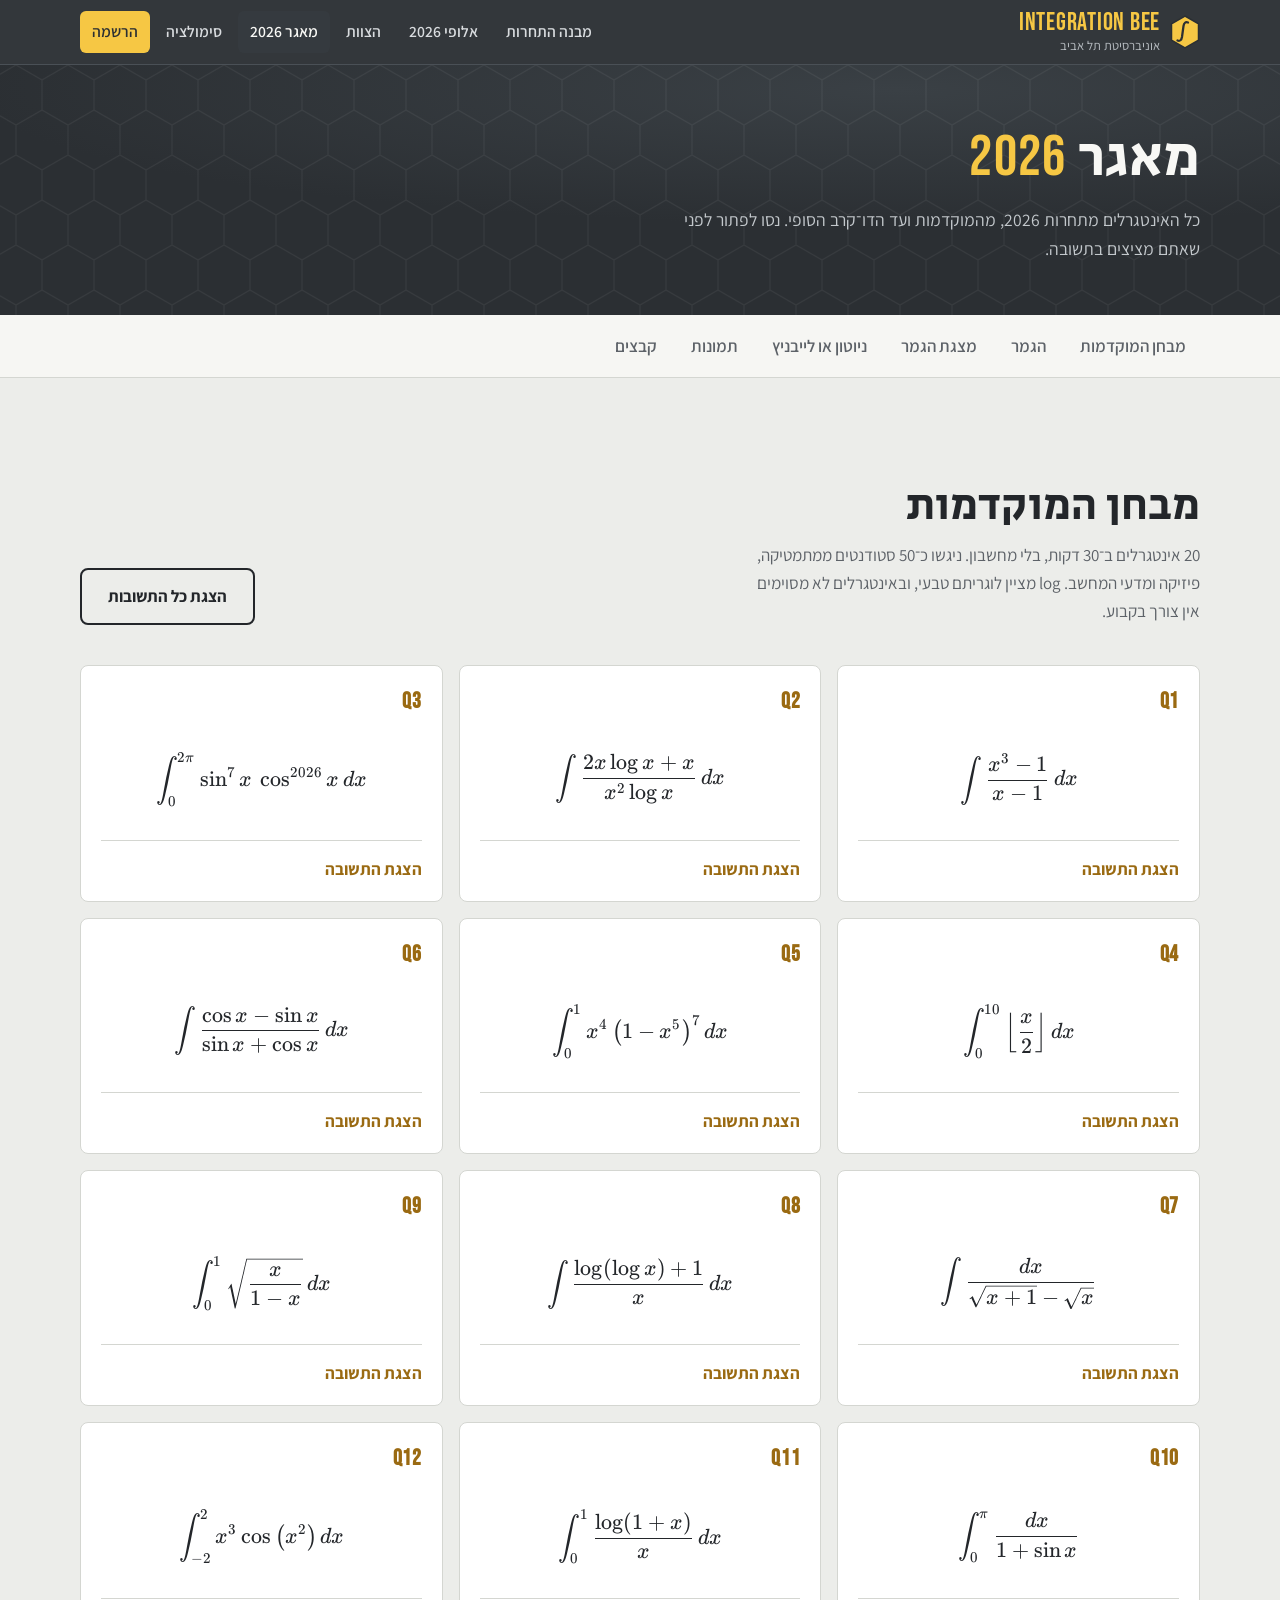
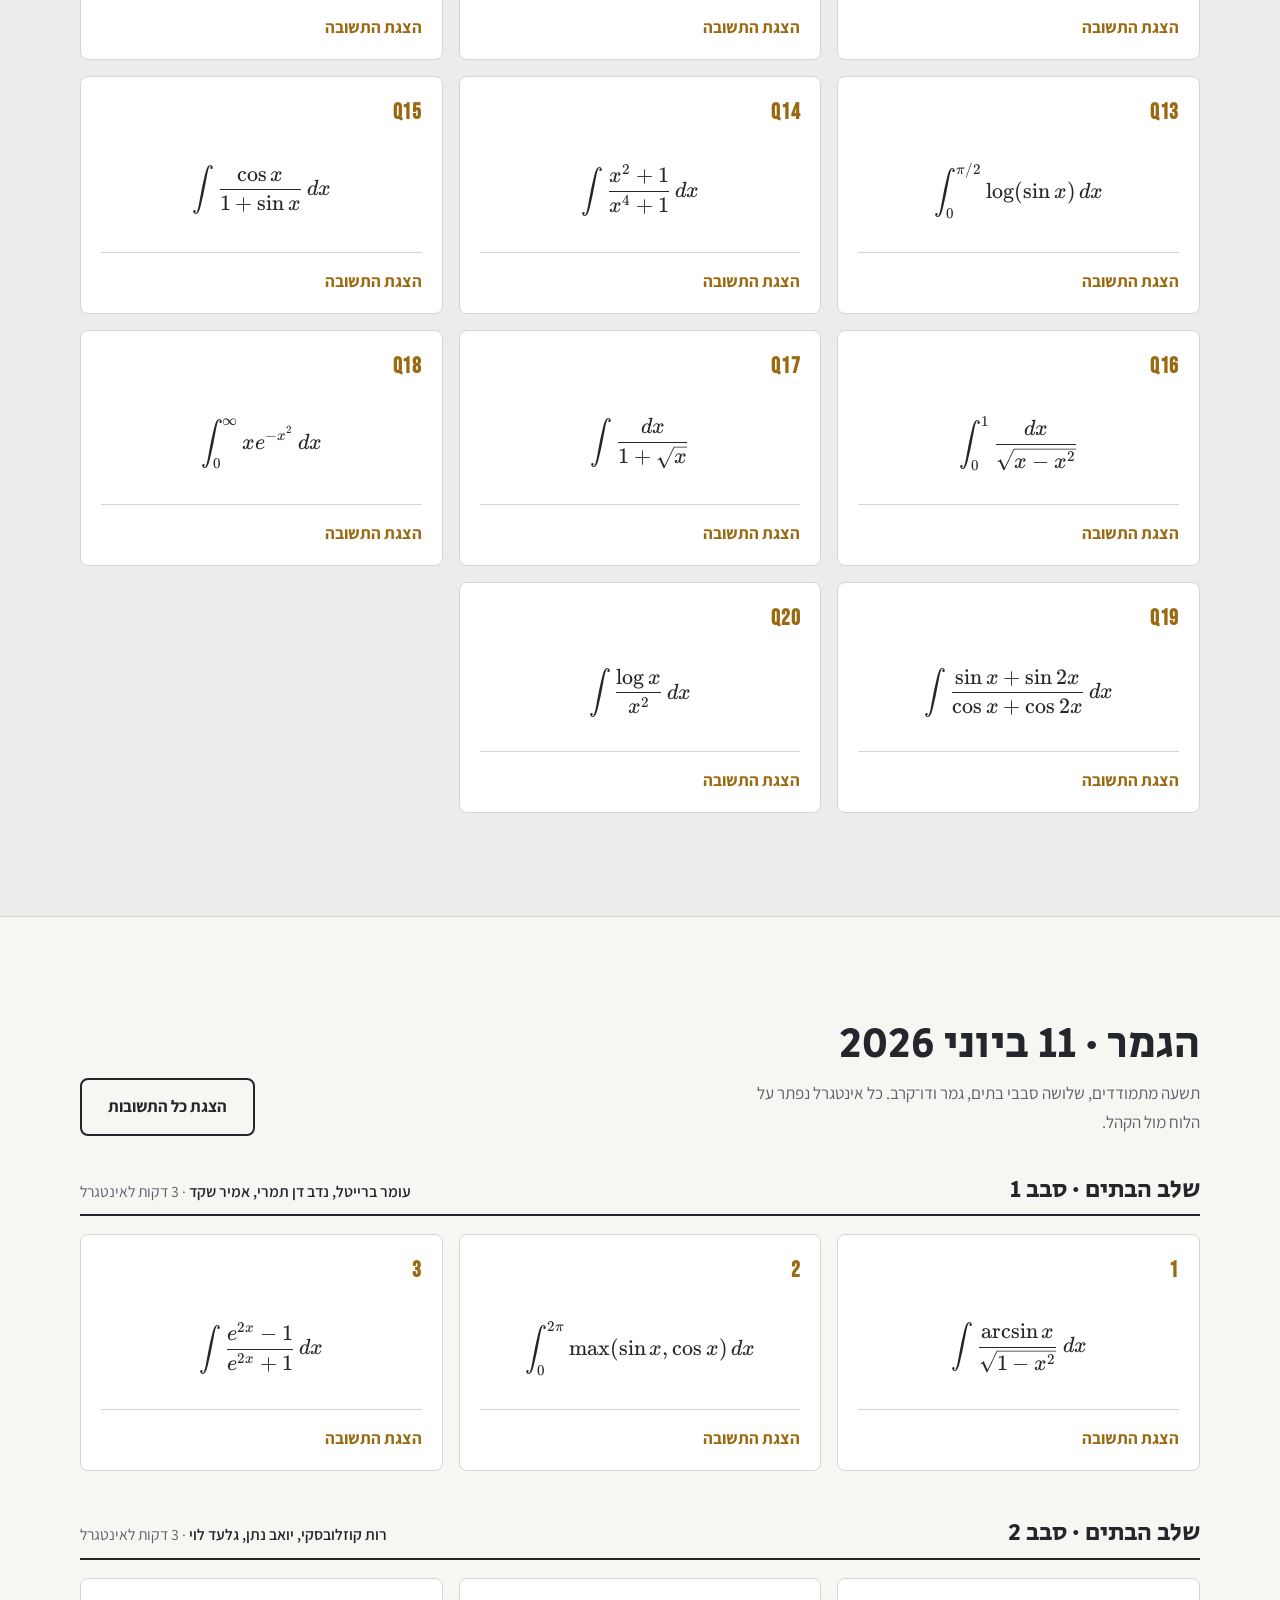
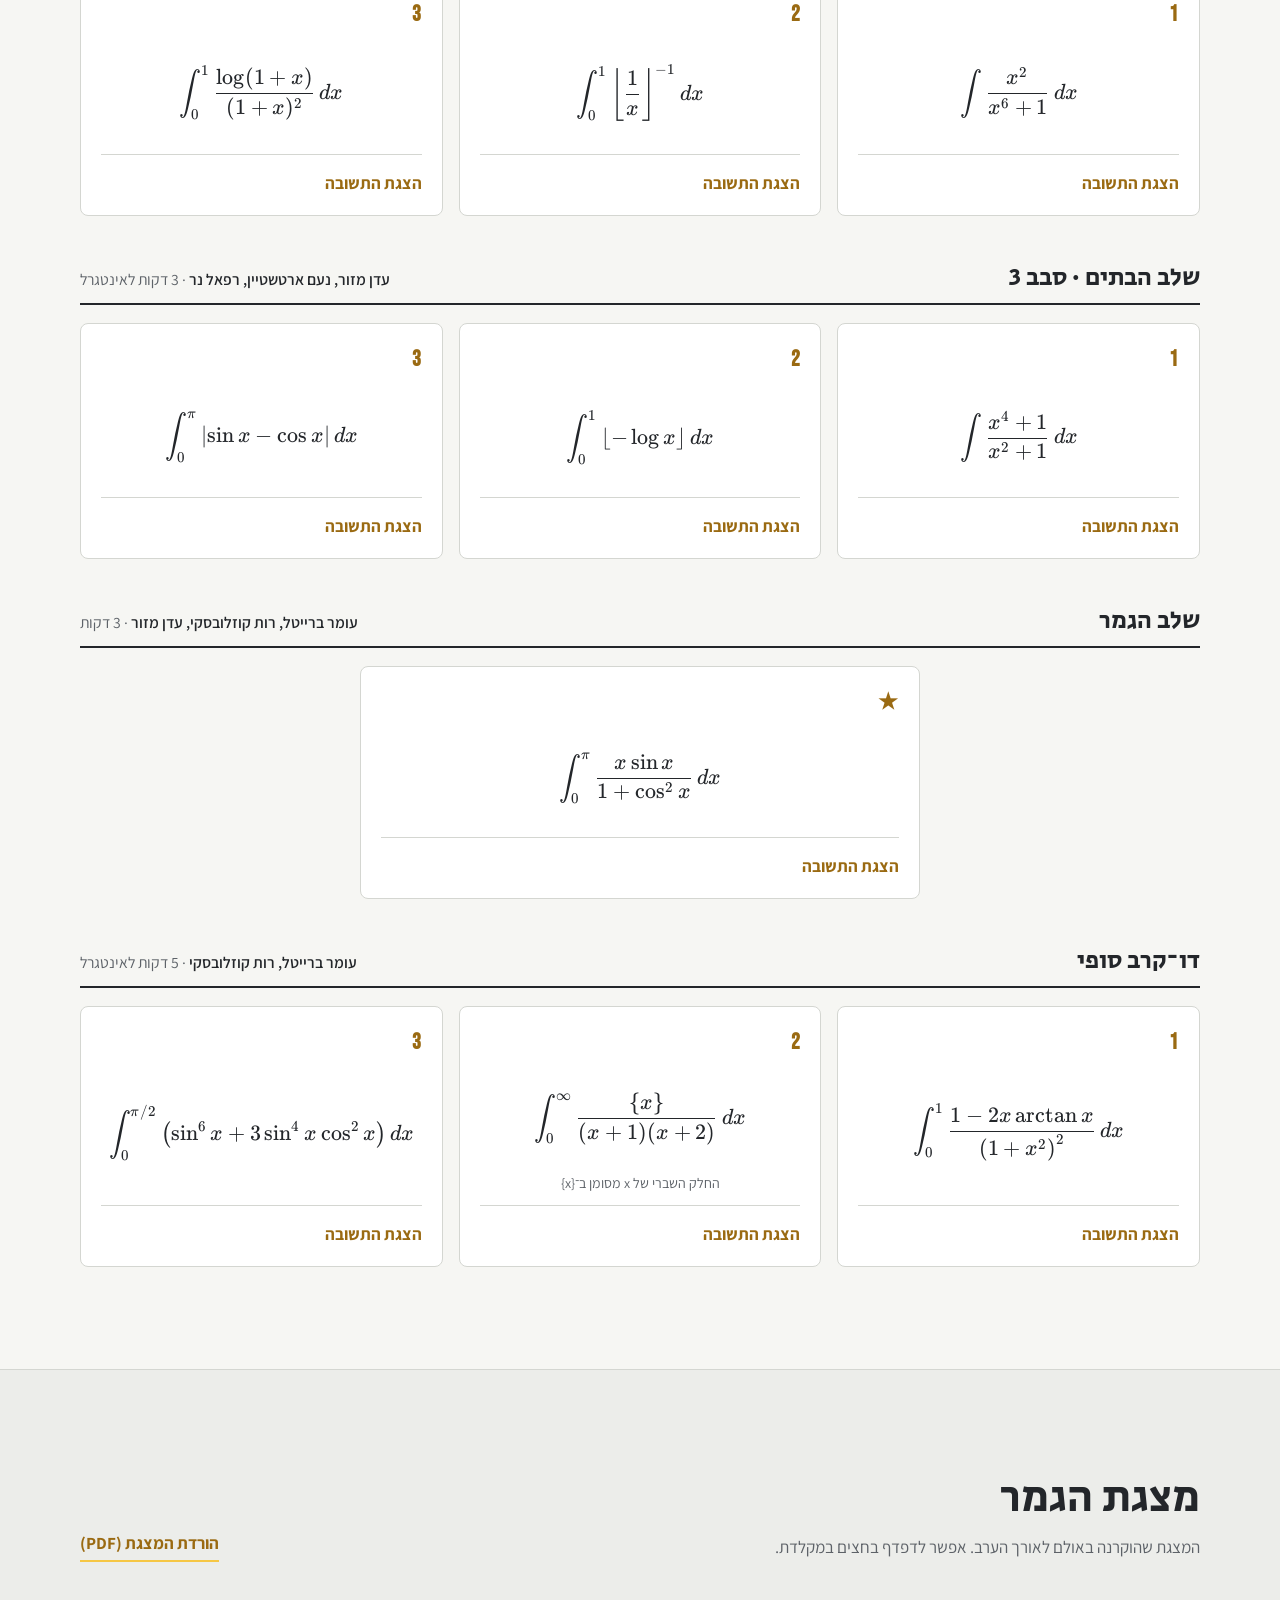
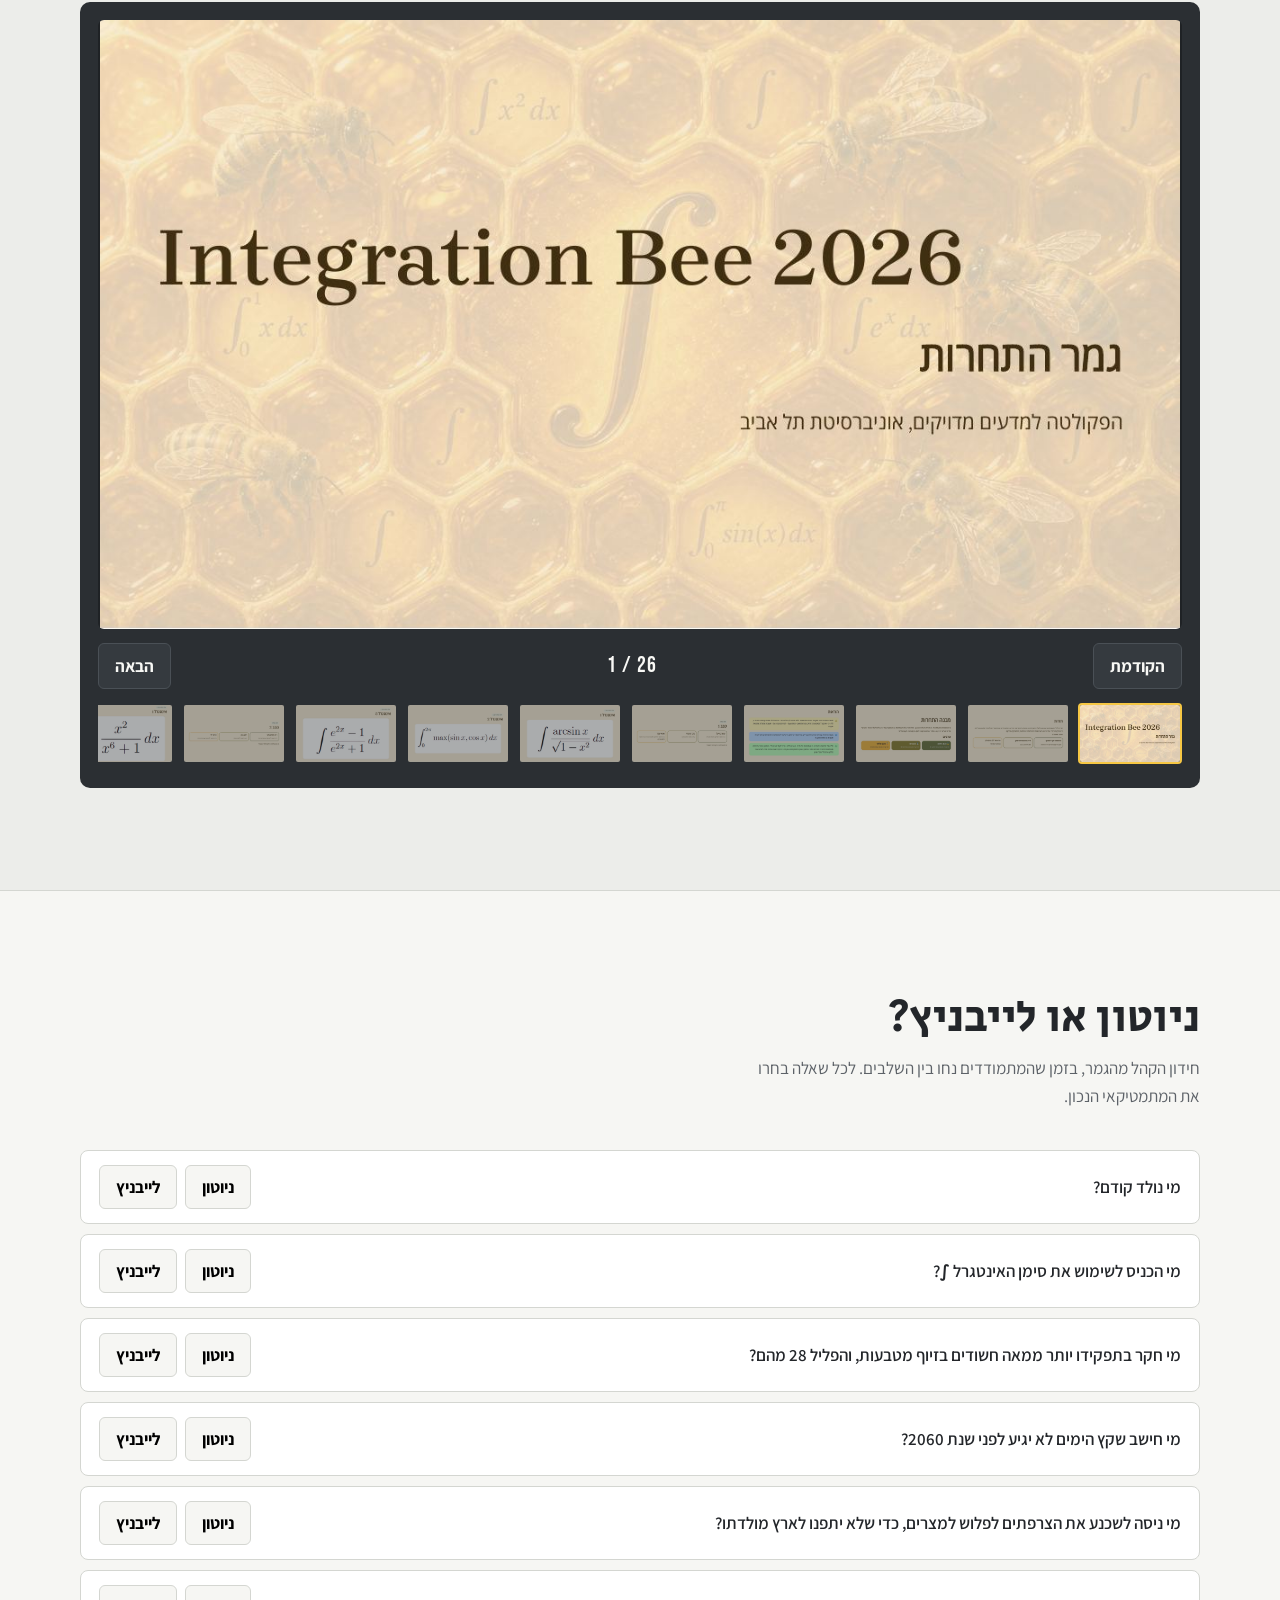
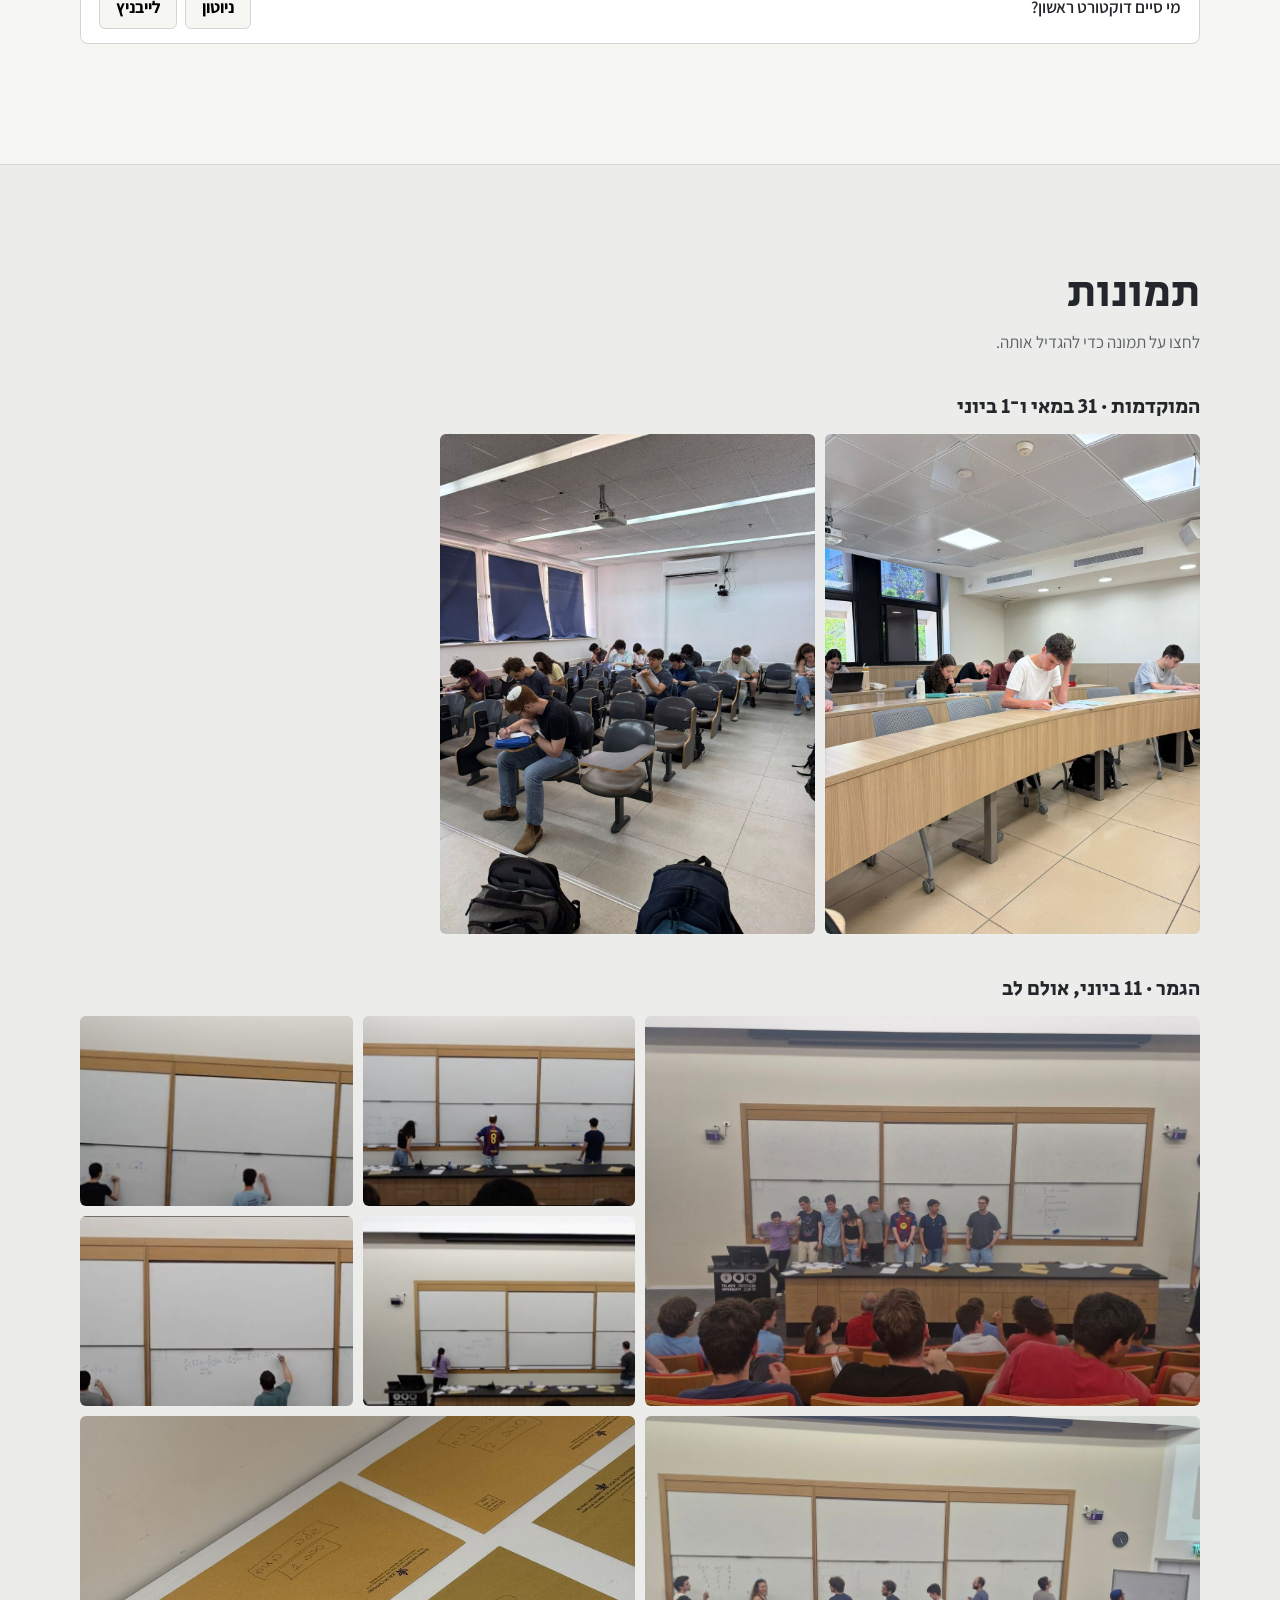
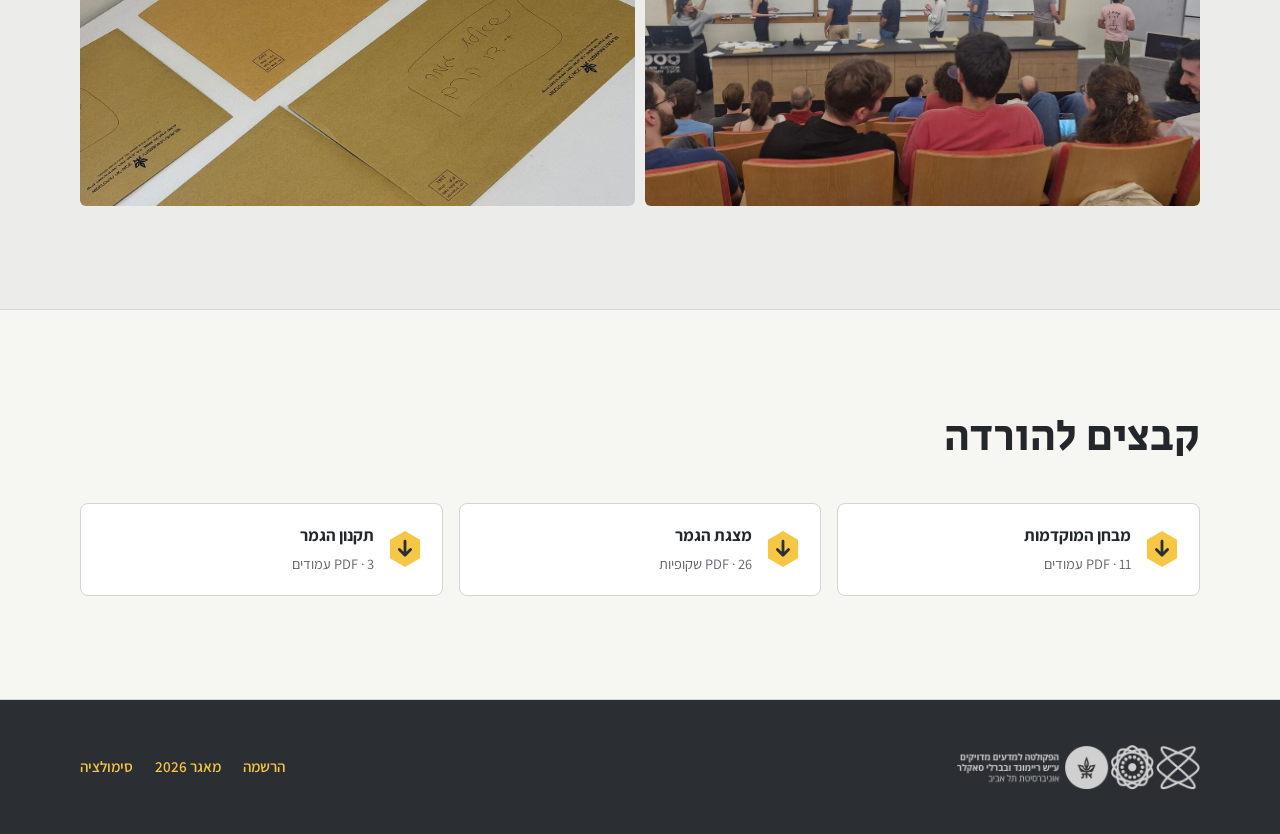
==== archive-2026.html @ bae7ce52 "Update social sharing artwork for Integration Bee 2027" ====
<!doctype html>
<html lang="he" dir="rtl">
<head>
<meta charset="utf-8">
<meta name="viewport" content="width=device-width, initial-scale=1">
<title>מאגר 2026 · Integration Bee אוניברסיטת תל אביב</title>
<meta name="description" content="כל האינטגרלים מתחרות 2026 עם תשובות: מבחן המוקדמות, הגמר, הדו־קרב ומצגת הגמר.">
<meta property="og:title" content="Integration Bee · אוניברסיטת תל אביב">
<meta property="og:description" content="תחרות האינטגרלים של הפקולטה למדעים מדויקים">
<meta property="og:image" content="https://kerenmorwak.github.io/tau-integration-bee/assets/img/og-integration-bee-2027.jpg">
<meta property="og:image:type" content="image/jpeg">
<meta property="og:image:width" content="1200">
<meta property="og:image:height" content="630">
<meta property="og:image:alt" content="Integration Bee 2027 — תחרות האינטגרלים של אוניברסיטת תל אביב, הפקולטה למדעים מדויקים">
<meta property="og:type" content="website">
<meta name="twitter:card" content="summary_large_image">
<meta name="twitter:image" content="https://kerenmorwak.github.io/tau-integration-bee/assets/img/og-integration-bee-2027.jpg">
<meta name="twitter:image:alt" content="Integration Bee 2027 — תחרות האינטגרלים של אוניברסיטת תל אביב, הפקולטה למדעים מדויקים">
<link rel="icon" href="assets/img/favicon.svg" type="image/svg+xml">
<link rel="stylesheet" href="assets/css/fonts.css">
<link rel="stylesheet" href="assets/vendor/katex/katex.min.css">
<link rel="stylesheet" href="assets/css/style.css">
</head>
<body>

<header class="site-header">
  <div class="wrap">
    <a class="brand" href="index.html" aria-label="Integration Bee · דף הבית">
      <img class="brand-mark" src="assets/img/favicon.svg" alt="">
      <span><span class="brand-name">INTEGRATION BEE</span><span class="brand-sub">אוניברסיטת תל אביב</span></span>
    </a>
    <button class="menu-btn" type="button" aria-expanded="false" aria-controls="nav">תפריט</button>
    <nav class="nav" id="nav" aria-label="ניווט ראשי">
      <a href="index.html#format">מבנה התחרות</a>
      <a href="index.html#champions">אלופי 2026</a>
      <a href="index.html#team">הצוות</a>
      <a href="archive-2026.html" aria-current="page">מאגר 2026</a>
      <a href="simulation.html">סימולציה</a>
      <a class="nav-cta" href="index.html#register">הרשמה</a>
    </nav>
  </div>
</header>

<main>
  <section class="board page-head">
    <div class="wrap">
      <h1>מאגר <span class="latin">2026</span></h1>
      <p>כל האינטגרלים מתחרות 2026, מהמוקדמות ועד הדו־קרב הסופי. נסו לפתור לפני שאתם מציצים בתשובה.</p>
    </div>
  </section>
  <nav class="subnav" aria-label="בעמוד זה">
    <div class="wrap">
      <a href="#qualifying">מבחן המוקדמות</a>
      <a href="#finals">הגמר</a>
      <a href="#slides">מצגת הגמר</a>
      <a href="#quiz-sec">ניוטון או לייבניץ</a>
      <a href="#photos">תמונות</a>
      <a href="#downloads">קבצים</a>
    </div>
  </nav>

  <section class="section" id="qualifying">
    <div class="wrap">
      <div class="section-head">
        <div>
          <h2>מבחן המוקדמות</h2>
          <p>20 אינטגרלים ב־30 דקות, בלי מחשבון. ניגשו כ־50 סטודנטים ממתמטיקה, פיזיקה ומדעי המחשב. log מציין לוגריתם טבעי, ובאינטגרלים לא מסוימים אין צורך בקבוע.</p>
        </div>
        <div class="tools"><button class="btn btn-line" type="button" data-toggle-all="qual-grid">הצגת כל התשובות</button></div>
      </div>
      <div class="problems" id="qual-grid"></div>
    </div>
  </section>

  <section class="section section-alt" id="finals">
    <div class="wrap">
      <div class="section-head">
        <div>
          <h2>הגמר · 11 ביוני 2026</h2>
          <p>תשעה מתמודדים, שלושה סבבי בתים, גמר ודו־קרב. כל אינטגרל נפתר על הלוח מול הקהל.</p>
        </div>
        <div class="tools"><button class="btn btn-line" type="button" data-toggle-all="finals-wrap">הצגת כל התשובות</button></div>
      </div>
      <div id="finals-wrap"></div>
    </div>
  </section>

  <section class="section" id="slides">
    <div class="wrap">
      <div class="section-head">
        <div>
          <h2>מצגת הגמר</h2>
          <p>המצגת שהוקרנה באולם לאורך הערב. אפשר לדפדף בחצים במקלדת.</p>
        </div>
        <a class="link-arrow" href="assets/docs/final-slides-2026.pdf">הורדת המצגת (PDF)</a>
      </div>
      <div class="viewer" id="viewer" data-count="26" tabindex="0" aria-label="מצגת הגמר">
        <div class="viewer-stage"><img src="assets/img/slides/s-01.jpg" alt=""></div>
        <div class="viewer-bar">
          <button type="button" data-prev>הקודמת</button>
          <span class="viewer-count" aria-live="polite">1 / 26</span>
          <button type="button" data-next>הבאה</button>
        </div>
        <div class="thumbs"></div>
      </div>
    </div>
  </section>

  <section class="section section-alt" id="quiz-sec">
    <div class="wrap">
      <div class="section-head">
        <div>
          <h2>ניוטון או לייבניץ?</h2>
          <p>חידון הקהל מהגמר, בזמן שהמתמודדים נחו בין השלבים. לכל שאלה בחרו את המתמטיקאי הנכון.</p>
        </div>
      </div>
      <div class="quiz" id="quiz"></div>
      <p class="quiz-score" id="quiz-score" aria-live="polite"></p>
    </div>
  </section>

  <section class="section" id="photos">
    <div class="wrap">
      <div class="section-head"><div><h2>תמונות</h2><p>לחצו על תמונה כדי להגדיל אותה.</p></div></div>

      <h3 class="ph-title">המוקדמות · 31 במאי ו־1 ביוני</h3>
      <div class="ph-grid ph-qual">
        <figure class="ph"><button type="button" class="ph-open" aria-label="הגדלת התמונה: סטודנטים פותרים את מבחן המוקדמות"><img src="assets/img/photos/qual-1.jpg" alt="סטודנטים פותרים את מבחן המוקדמות באולם אורנשטיין" loading="lazy"></button></figure>
        <figure class="ph"><button type="button" class="ph-open" aria-label="הגדלת התמונה: סטודנטים פותרים את מבחן המוקדמות, מועד נוסף"><img src="assets/img/photos/qual-2.jpg" alt="סטודנטים פותרים את מבחן המוקדמות באולם שרייבר" loading="lazy"></button></figure>
      </div>

      <h3 class="ph-title">הגמר · 11 ביוני, אולם לב</h3>
      <div class="ph-grid ph-final">
        <figure class="ph lead"><button type="button" class="ph-open" aria-label="הגדלת התמונה: תשעת המשתתפים בגמר עומדים מול הלוחות"><img src="assets/img/photos/final-lineup.jpg" alt="תשעת המשתתפים בגמר עומדים מול הלוחות" loading="lazy"></button></figure>
        <figure class="ph"><button type="button" class="ph-open" aria-label="הגדלת התמונה: שלושה מתמודדים פותרים על הלוח בשלב הבתים"><img src="assets/img/photos/final-round-1.jpg" alt="שלושה מתמודדים פותרים על הלוח בשלב הבתים" loading="lazy"></button></figure>
        <figure class="ph"><button type="button" class="ph-open" aria-label="הגדלת התמונה: סבב נוסף בשלב הבתים, כל מתמודד מול לוח משלו"><img src="assets/img/photos/final-round-2.jpg" alt="סבב נוסף בשלב הבתים, כל מתמודד מול לוח משלו" loading="lazy"></button></figure>
        <figure class="ph"><button type="button" class="ph-open" aria-label="הגדלת התמונה: הדו־קרב הסופי, שני מתמודדים מול הלוחות והקהל"><img src="assets/img/photos/final-duel.jpg" alt="הדו־קרב הסופי, שני מתמודדים מול הלוחות והקהל" loading="lazy"></button></figure>
        <figure class="ph"><button type="button" class="ph-open" aria-label="הגדלת התמונה: מתמודדים כותבים פתרונות על הלוח בגמר"><img src="assets/img/photos/final-board.jpg" alt="מתמודדים כותבים פתרונות על הלוח בגמר" loading="lazy"></button></figure>
        <figure class="ph wide"><button type="button" class="ph-open" aria-label="הגדלת התמונה: מתנדבים מהקהל בחידון ניוטון או לייבניץ"><img src="assets/img/photos/final-quiz.jpg" alt="מתנדבים מהקהל בחידון ניוטון או לייבניץ" loading="lazy"></button></figure>
        <figure class="ph wide"><button type="button" class="ph-open" aria-label="הגדלת התמונה: מעטפות האינטגרלים הסגורות לפני תחילת הגמר"><img src="assets/img/photos/envelopes.jpg" alt="מעטפות האינטגרלים הסגורות לפני תחילת הגמר" loading="lazy"></button></figure>
      </div>
    </div>
  </section>

  <dialog class="lightbox" id="lightbox" aria-label="תמונה מוגדלת">
    <img src="" alt="">
    <button type="button" class="lb-close" aria-label="סגירה">✕</button>
  </dialog>

  <section class="section section-alt" id="downloads">
    <div class="wrap">
      <div class="section-head"><div><h2>קבצים להורדה</h2></div></div>
      <div class="downloads">
        <a class="dl" href="assets/docs/qualifying-exam-2026.pdf"><svg width="34" height="38" viewBox="0 0 60 68" aria-hidden="true"><path d="M30 2 57 17.5v33L30 66 3 50.5v-33z" fill="#f6c744"/><path d="M30 20v24m-10-9 10 10 10-10" fill="none" stroke="#2b2f33" stroke-width="5" stroke-linecap="round" stroke-linejoin="round"/></svg><div><b>מבחן המוקדמות</b><span>PDF · 11 עמודים</span></div></a>
        <a class="dl" href="assets/docs/final-slides-2026.pdf"><svg width="34" height="38" viewBox="0 0 60 68" aria-hidden="true"><path d="M30 2 57 17.5v33L30 66 3 50.5v-33z" fill="#f6c744"/><path d="M30 20v24m-10-9 10 10 10-10" fill="none" stroke="#2b2f33" stroke-width="5" stroke-linecap="round" stroke-linejoin="round"/></svg><div><b>מצגת הגמר</b><span>PDF · 26 שקופיות</span></div></a>
        <a class="dl" href="assets/docs/rules-2026.pdf"><svg width="34" height="38" viewBox="0 0 60 68" aria-hidden="true"><path d="M30 2 57 17.5v33L30 66 3 50.5v-33z" fill="#f6c744"/><path d="M30 20v24m-10-9 10 10 10-10" fill="none" stroke="#2b2f33" stroke-width="5" stroke-linecap="round" stroke-linejoin="round"/></svg><div><b>תקנון הגמר</b><span>PDF · 3 עמודים</span></div></a>
      </div>
    </div>
  </section>
</main>

<footer class="site-footer">
  <div class="wrap">
    <img class="footer-logo" src="assets/img/faculty-he-light.png" alt="הפקולטה למדעים מדויקים ע״ש ריימונד ובברלי סאקלר, אוניברסיטת תל אביב" width="1016" height="192" loading="lazy">
    <div class="footer-links"><a href="index.html#register">הרשמה</a><a href="archive-2026.html">מאגר 2026</a><a href="simulation.html">סימולציה</a></div>
  </div>
</footer>

<script src="assets/vendor/katex/katex.min.js"></script>
<script src="assets/js/data.js"></script>
<script src="assets/js/main.js"></script>
</body>
</html>
---- assets/css/fonts.css ----
/* self-hosted fonts (@fontsource, SIL OFL) */
@font-face{font-family:"Assistant";font-weight:400;font-display:swap;src:url(../fonts/assistant-hebrew-400-normal.woff2) format("woff2");unicode-range:U+0307-0308,U+0590-05FF,U+200C-2010,U+20AA,U+25CC,U+FB1D-FB4F}
@font-face{font-family:"Assistant";font-weight:400;font-display:swap;src:url(../fonts/assistant-latin-400-normal.woff2) format("woff2");unicode-range:U+0000-00FF,U+0131,U+0152-0153,U+02BB-02BC,U+02C6,U+02DA,U+02DC,U+2000-206F,U+2074,U+20AC,U+2122,U+2191,U+2193,U+2212,U+2215,U+FEFF,U+FFFD}
@font-face{font-family:"Assistant";font-weight:600;font-display:swap;src:url(../fonts/assistant-hebrew-600-normal.woff2) format("woff2");unicode-range:U+0307-0308,U+0590-05FF,U+200C-2010,U+20AA,U+25CC,U+FB1D-FB4F}
@font-face{font-family:"Assistant";font-weight:600;font-display:swap;src:url(../fonts/assistant-latin-600-normal.woff2) format("woff2");unicode-range:U+0000-00FF,U+0131,U+0152-0153,U+02BB-02BC,U+02C6,U+02DA,U+02DC,U+2000-206F,U+2074,U+20AC,U+2122,U+2191,U+2193,U+2212,U+2215,U+FEFF,U+FFFD}
@font-face{font-family:"Assistant";font-weight:700;font-display:swap;src:url(../fonts/assistant-hebrew-700-normal.woff2) format("woff2");unicode-range:U+0307-0308,U+0590-05FF,U+200C-2010,U+20AA,U+25CC,U+FB1D-FB4F}
@font-face{font-family:"Assistant";font-weight:700;font-display:swap;src:url(../fonts/assistant-latin-700-normal.woff2) format("woff2");unicode-range:U+0000-00FF,U+0131,U+0152-0153,U+02BB-02BC,U+02C6,U+02DA,U+02DC,U+2000-206F,U+2074,U+20AC,U+2122,U+2191,U+2193,U+2212,U+2215,U+FEFF,U+FFFD}
@font-face{font-family:"Secular One";font-weight:400;font-display:swap;src:url(../fonts/secular-one-hebrew-400-normal.woff2) format("woff2");unicode-range:U+0307-0308,U+0590-05FF,U+200C-2010,U+20AA,U+25CC,U+FB1D-FB4F}
@font-face{font-family:"Secular One";font-weight:400;font-display:swap;src:url(../fonts/secular-one-latin-400-normal.woff2) format("woff2");unicode-range:U+0000-00FF,U+0131,U+0152-0153,U+02BB-02BC,U+02C6,U+02DA,U+02DC,U+2000-206F,U+2074,U+20AC,U+2122,U+2191,U+2193,U+2212,U+2215,U+FEFF,U+FFFD}
@font-face{font-family:"Bebas Neue";font-weight:400;font-display:swap;src:url(../fonts/bebas-neue-latin-400-normal.woff2) format("woff2")}
---- assets/css/style.css ----
:root {
  --slate: #2b2f33;
  --slate-2: #353a3f;
  --slate-line: #4a5056;
  --honey: #f6c744;
  --honey-soft: #fbe3a0;
  --amber: #9a6a12;
  --paper: #ecedea;
  --paper-2: #f6f6f3;
  --chalk: #f8f8f5;
  --ink: #23262a;
  --muted: #5d6268;
  --rule: #d4d6d1;
  --gold: #d9a520;
  --silver: #a9b0b6;
  --bronze: #b97a45;

  --f-display: "Secular One", "Assistant", system-ui, sans-serif;
  --f-latin: "Bebas Neue", "Secular One", sans-serif;
  --f-body: "Assistant", system-ui, -apple-system, "Segoe UI", sans-serif;

  --wrap: 1120px;
  --hex: url("data:image/svg+xml,%3Csvg xmlns='http://www.w3.org/2000/svg' width='52' height='90' viewBox='0 0 51.9615 90' preserveAspectRatio='none'%3E%3Cpath d='M25.98 0 51.96 15v30L25.98 60 0 45V15zM25.98 60v30' fill='none' stroke='%23ffffff' stroke-opacity='.055' stroke-width='1.2'/%3E%3C/svg%3E");
}

* { box-sizing: border-box; }
[hidden] { display: none !important; }
html { scroll-behavior: smooth; }
@media (prefers-reduced-motion: reduce) { html { scroll-behavior: auto; } *, *::before, *::after { transition: none !important; animation: none !important; } }

body {
  margin: 0;
  font-family: var(--f-body);
  font-size: 1.0625rem;
  line-height: 1.65;
  color: var(--ink);
  background: var(--paper);
  -webkit-font-smoothing: antialiased;
}
img { max-width: 100%; display: block; }
a { color: inherit; }
:focus-visible { outline: 3px solid var(--honey); outline-offset: 3px; border-radius: 4px; }

.wrap { width: min(var(--wrap), 100% - 40px); margin-inline: auto; }
.math { direction: ltr; unicode-bidi: isolate; display: inline-block; }
.latin { font-family: var(--f-latin); letter-spacing: .02em; direction: ltr; unicode-bidi: isolate; }

h1, h2, h3 { font-family: var(--f-display); font-weight: 400; line-height: 1.15; margin: 0; }
h2 { font-size: clamp(1.9rem, 3.6vw, 2.75rem); }
h3 { font-size: 1.35rem; }
p { margin: 0 0 1em; }

/* ---------- header ---------- */
.site-header {
  position: sticky; top: 0; z-index: 20;
  background: rgba(43, 47, 51, .96);
  backdrop-filter: blur(6px);
  color: var(--chalk);
  border-bottom: 1px solid var(--slate-line);
}
.site-header .wrap { display: flex; align-items: center; justify-content: space-between; gap: 20px; height: 64px; }
.brand { display: flex; align-items: center; gap: 10px; text-decoration: none; }
.brand-mark { width: 30px; height: 34px; }
.brand-name { font-family: var(--f-latin); font-size: 1.55rem; color: var(--honey); line-height: 1; letter-spacing: .03em; }
.brand-sub { font-size: .8rem; color: #b9bec3; display: block; line-height: 1.2; }
.nav { display: flex; gap: 4px; align-items: center; }
.nav a { text-decoration: none; padding: 8px 12px; border-radius: 6px; font-weight: 600; font-size: .98rem; color: #d9dcdf; }
.nav a:hover, .nav a[aria-current="page"] { color: var(--chalk); background: var(--slate-2); }
.nav .nav-cta { background: var(--honey); color: var(--slate); }
.nav .nav-cta:hover { background: var(--honey-soft); color: var(--slate); }
.menu-btn { display: none; background: none; border: 1px solid var(--slate-line); color: var(--chalk); border-radius: 6px; padding: 6px 12px; font: inherit; font-weight: 600; cursor: pointer; }

@media (max-width: 820px) {
  .menu-btn { display: block; }
  .nav { display: none; position: absolute; top: 64px; inset-inline: 0; background: var(--slate); flex-direction: column; align-items: stretch; padding: 10px 20px 18px; border-bottom: 1px solid var(--slate-line); }
  .nav.open { display: flex; }
  .nav a { padding: 12px; }
}

/* ---------- buttons ---------- */
.btn {
  display: inline-flex; align-items: center; gap: 8px; justify-content: center;
  font: inherit; font-weight: 700; font-size: 1.05rem;
  padding: 13px 26px; border-radius: 8px; text-decoration: none; cursor: pointer;
  border: 2px solid transparent; transition: background .15s, color .15s, border-color .15s;
}
.btn-honey { background: var(--honey); color: var(--slate); }
.btn-honey:hover { background: var(--honey-soft); }
.btn-ghost { border-color: #6d747b; color: var(--chalk); background: transparent; }
.btn-ghost:hover { border-color: var(--honey); color: var(--honey); }
.btn-dark { background: var(--slate); color: var(--chalk); }
.btn-dark:hover { background: var(--slate-2); }
.btn-line { border-color: var(--ink); color: var(--ink); background: transparent; }
.btn-line:hover { background: var(--ink); color: var(--chalk); }
.btn[aria-disabled="true"] { opacity: .75; cursor: default; }

/* ---------- hero (chalkboard) ---------- */
.board {
  background-color: var(--slate);
  background-image: var(--hex), radial-gradient(120% 90% at 70% 10%, #3a4045 0%, var(--slate) 60%);
  background-size: 52px 90px, auto;
  background-position: center top, 0 0;
  color: var(--chalk);
  position: relative;
  overflow: hidden;
}
.hero { padding: clamp(56px, 9vw, 110px) 0 clamp(64px, 9vw, 120px); }
.hero-grid { display: grid; grid-template-columns: 1.05fr .95fr; gap: 48px; align-items: center; }
.hero-logo { height: 66px; width: auto; margin: 0 0 30px auto; opacity: .92; }
@media (max-width: 600px) { .hero-logo { height: 50px; } }
.hero-kicker { color: #c3c8cc; font-weight: 600; font-size: 1.02rem; margin-bottom: 14px; }
.hero-title {
  font-family: var(--f-latin); color: var(--honey);
  font-size: clamp(4.2rem, 11vw, 9rem); line-height: .86; letter-spacing: .01em;
  direction: ltr; text-align: right;
  text-shadow: 0 3px 0 rgba(0,0,0,.25);
}
.hero-title span { display: block; }
.hero-title .yr { color: var(--chalk); }
.hero-he { font-family: var(--f-display); font-size: clamp(1.5rem, 2.6vw, 2rem); color: #e5e7e9; margin: 18px 0 26px; }
.hero-actions { display: flex; gap: 12px; flex-wrap: wrap; }

.chalk-problem {
  border: 2px solid rgba(248,248,245,.18);
  border-radius: 6px;
  padding: 34px 26px 26px;
  position: relative;
  background: rgba(31,34,37,.82);
}
.chalk-problem .eq { font-size: clamp(1.05rem, 2.2vw, 1.55rem); color: var(--chalk); text-align: center; overflow-x: auto; overflow-y: hidden; padding: 6px 0 12px; }
.chalk-problem .eq .katex { filter: drop-shadow(0 0 .6px rgba(255,255,255,.6)); }
.chalk-q { font-family: var(--f-latin); font-size: 1.9rem; color: var(--honey); text-align: center; letter-spacing: .04em; margin-top: 8px; }
.chalk-foot { display: flex; justify-content: center; align-items: center; gap: 12px; margin-top: 14px; padding-top: 14px; border-top: 1px dashed rgba(248,248,245,.2); color: #b9bec3; font-size: .95rem; }
.reveal-btn { background: none; border: 1px solid #6d747b; color: var(--chalk); border-radius: 6px; padding: 6px 14px; font: inherit; font-weight: 600; cursor: pointer; }
.reveal-btn:hover { border-color: var(--honey); color: var(--honey); }
.chalk-answer { margin-top: 12px; color: var(--honey); font-size: 1.15rem; text-align: center; }
.chalk-answer[hidden] { display: none; }

@media (max-width: 900px) { .hero-grid { grid-template-columns: 1fr; } }

/* ---------- facts strip ---------- */
.facts { background: var(--honey); color: var(--slate); }
.facts .wrap { display: grid; grid-template-columns: repeat(5, 1fr); }
.fact { padding: 22px 18px; border-inline-start: 1px solid rgba(43,47,51,.2); }
.fact:first-child { border-inline-start: 0; }
.fact .cur { font-family: var(--f-body); font-weight: 700; font-size: 1.7rem; margin-inline-start: 6px; vertical-align: 4px; }
.fact b { display: block; font-family: var(--f-latin); font-size: 2.6rem; line-height: 1; direction: ltr; text-align: right; }
.fact span { font-weight: 600; font-size: .98rem; }
@media (max-width: 860px) { .facts .wrap { grid-template-columns: 1fr 1fr; } .fact { border-top: 1px solid rgba(43,47,51,.15); } .fact:nth-child(even) { border-inline-start: 0; } .fact:first-child { grid-column: 1 / -1; border-top: 0; } }

/* ---------- sections ---------- */
.section { padding: clamp(64px, 8vw, 104px) 0; }
.section-alt { background: var(--paper-2); border-block: 1px solid var(--rule); }
.section-head { display: flex; justify-content: space-between; align-items: end; gap: 24px; margin-bottom: 40px; flex-wrap: wrap; }
.section-head p { color: var(--muted); max-width: 56ch; margin: 10px 0 0; }
.link-arrow { font-weight: 700; color: var(--amber); text-decoration: none; border-bottom: 2px solid var(--honey); padding-bottom: 2px; }
.link-arrow:hover { color: var(--ink); }

/* ---------- registration ---------- */
.reg { display: grid; grid-template-columns: 1fr 1fr; gap: 40px; align-items: start; }
.reg-card { background: var(--slate); color: var(--chalk); border-radius: 10px; padding: 32px; background-image: var(--hex); background-size: 52px 90px; }
.reg-card h3 { color: var(--honey); font-size: 1.6rem; margin-bottom: 6px; }
.reg-card .who { color: #c3c8cc; margin-bottom: 22px; }
.reg-dates { list-style: none; padding: 0; margin: 0 0 26px; }
.reg-dates li { display: flex; justify-content: space-between; gap: 16px; padding: 12px 0; border-bottom: 1px solid var(--slate-line); }
.reg-dates li span:first-child { color: #c3c8cc; }
.reg-dates li span:last-child { font-weight: 700; text-align: left; }
.reg-note { font-size: .95rem; color: #b9bec3; margin: 14px 0 0; }

.steps { list-style: none; margin: 0; padding: 0; counter-reset: s; }
.steps li { counter-increment: s; display: grid; grid-template-columns: 52px 1fr; gap: 16px; padding: 18px 0; border-bottom: 1px solid var(--rule); }
.steps li:first-child { padding-top: 0; }
.steps li::before {
  content: counter(s); font-family: var(--f-latin); font-size: 1.7rem; color: var(--slate);
  width: 46px; height: 52px; display: grid; place-items: center;
  background: var(--honey);
  clip-path: polygon(50% 0, 100% 25%, 100% 75%, 50% 100%, 0 75%, 0 25%);
}
.steps h3 { font-size: 1.2rem; margin-bottom: 4px; }
.steps p { margin: 0; color: var(--muted); }
@media (max-width: 860px) { .reg { grid-template-columns: 1fr; } }

/* ---------- champions ---------- */
.podium { display: grid; grid-template-columns: 1fr 1.25fr 1fr; gap: 22px; align-items: end; }
.champ { background: #fff; border: 1px solid var(--rule); border-radius: 10px; overflow: hidden; }
.champ figure { margin: 0; aspect-ratio: 4 / 5; overflow: hidden; background: #ddd; }
.champ figure img { width: 100%; height: 100%; object-fit: cover; object-position: var(--pos, 20% 30%); }
.champ-body { padding: 18px 20px 22px; border-top: 6px solid var(--medal); }
.champ-place { font-weight: 700; color: var(--muted); font-size: .95rem; display: flex; align-items: center; gap: 8px; }
.champ-place i { width: 14px; height: 16px; background: var(--medal); clip-path: polygon(50% 0, 100% 25%, 100% 75%, 50% 100%, 0 75%, 0 25%); display: inline-block; }
.champ h3 { font-size: 1.5rem; margin: 4px 0 2px; }
.champ .school { color: var(--muted); margin: 0; font-size: .98rem; }
.champ.first { --medal: var(--gold); }
.champ.first h3 { font-size: 1.85rem; }
.champ.first .title { display: inline-block; margin-top: 10px; background: var(--honey); color: var(--slate); font-weight: 700; font-size: .9rem; padding: 3px 10px; border-radius: 4px; }
.champ.second { --medal: var(--silver); }
.champ.third { --medal: var(--bronze); }
@media (max-width: 860px) {
  .podium { grid-template-columns: 1fr; max-width: 460px; margin-inline: auto; }
  .champ.first { order: -1; }
}

/* ---------- archive teaser ---------- */
.teaser { display: grid; grid-template-columns: repeat(3, 1fr); gap: 1px; background: var(--rule); border: 1px solid var(--rule); border-radius: 10px; overflow: hidden; }
.teaser a { background: var(--paper-2); padding: 28px 26px; text-decoration: none; display: flex; flex-direction: column; gap: 10px; transition: background .15s; }
.teaser a:hover { background: #fff; }
.teaser .eq { font-size: 1.1rem; min-height: 64px; display: flex; align-items: center; color: var(--ink); overflow-x: auto; }
.teaser h3 { font-size: 1.25rem; }
.teaser p { color: var(--muted); margin: 0; font-size: .98rem; }
@media (max-width: 860px) { .teaser { grid-template-columns: 1fr; } }

/* ---------- team ---------- */
.team-block { display: grid; grid-template-columns: 240px 1fr; gap: 32px; align-items: start; }
.team-block + .team-block { margin-top: 48px; padding-top: 40px; border-top: 1px solid var(--rule); }
.team-block h2 { font-size: clamp(1.6rem, 3vw, 2.2rem); }
@media (max-width: 760px) { .team-block { grid-template-columns: 1fr; gap: 18px; } }
.team { display: grid; grid-template-columns: repeat(auto-fit, minmax(180px, 1fr)); gap: 28px; }
.member { border-top: 3px solid var(--slate); padding-top: 16px; }
.member h3 { font-size: 1.25rem; }
.member p { color: var(--muted); margin: 4px 0 0; }
@media (max-width: 760px) { .team { grid-template-columns: 1fr; gap: 20px; } }

/* ---------- footer ---------- */
.site-footer { background: var(--slate); color: #c3c8cc; padding: 44px 0; font-size: .95rem; }
.site-footer .wrap { display: flex; justify-content: space-between; gap: 24px; flex-wrap: wrap; align-items: center; }
.site-footer b { color: var(--chalk); font-weight: 600; }
.site-footer a { color: var(--honey); }
.footer-logo { height: 46px; width: auto; opacity: .85; }
.footer-links { display: flex; gap: 22px; }
.footer-links a { text-decoration: none; font-weight: 600; }
.footer-links a:hover { text-decoration: underline; }

/* ---------- page header (inner pages) ---------- */
.page-head { padding: 60px 0 52px; }
.page-head h1 { font-size: clamp(2.3rem, 5vw, 3.6rem); color: var(--chalk); }
.page-head h1 .latin { color: var(--honey); }
.page-head p { color: #c3c8cc; max-width: 60ch; margin: 14px 0 0; font-size: 1.1rem; }

.subnav { position: sticky; top: 64px; z-index: 10; background: var(--paper-2); border-bottom: 1px solid var(--rule); }
.subnav .wrap { display: flex; gap: 6px; overflow-x: auto; padding: 10px 0; }
.subnav a { white-space: nowrap; text-decoration: none; font-weight: 600; padding: 7px 14px; border-radius: 999px; color: var(--muted); }
.subnav a:hover { color: var(--ink); background: var(--paper); }

/* ---------- problems ---------- */
.tools { display: flex; gap: 10px; flex-wrap: wrap; align-items: center; }
.problems { display: grid; grid-template-columns: repeat(3, 1fr); gap: 16px; counter-reset: p; }
.problem { background: #fff; border: 1px solid var(--rule); border-radius: 8px; padding: 18px 20px 14px; display: flex; flex-direction: column; }
.problem-top { display: flex; justify-content: space-between; align-items: center; color: var(--muted); font-weight: 700; font-size: .9rem; }
.problem-num { font-family: var(--f-latin); font-size: 1.35rem; color: var(--amber); letter-spacing: .03em; }
.problem .eq { font-size: 1.12rem; padding: 14px 0 16px; text-align: center; overflow-x: auto; overflow-y: hidden; flex: 1; display: flex; align-items: center; justify-content: center; }
.problem .note { font-size: .88rem; color: var(--muted); text-align: center; margin: -6px 0 10px; }
.problem-foot { border-top: 1px solid var(--rule); padding-top: 10px; display: flex; align-items: center; justify-content: space-between; gap: 12px; min-height: 46px; }
.ans-toggle { background: none; border: 0; padding: 4px 0; font: inherit; font-weight: 700; color: var(--amber); cursor: pointer; }
.ans-toggle:hover { color: var(--ink); }
.ans { overflow-x: auto; }
.ans[hidden] { display: none; }
.ans .math { background: var(--honey-soft); padding: 2px 10px; border-radius: 4px; }
@media (max-width: 1000px) { .problems { grid-template-columns: repeat(2, 1fr); } }
@media (max-width: 680px) { .problems, .problems.cols-3 { grid-template-columns: 1fr; } }
.problems.single { grid-template-columns: minmax(0, 560px); justify-content: center; }

.round { margin-top: 48px; }
.round:first-of-type { margin-top: 0; }
.round-head { display: flex; justify-content: space-between; align-items: baseline; gap: 16px; flex-wrap: wrap; border-bottom: 2px solid var(--ink); padding-bottom: 10px; margin-bottom: 18px; }
.round-head h3 { font-size: 1.55rem; }
.round-meta { color: var(--muted); font-size: .98rem; }
.round-meta b { color: var(--ink); font-weight: 600; }
.problems.cols-3 { grid-template-columns: repeat(3, 1fr); }


/* ---------- slides viewer ---------- */
.viewer { background: var(--slate); border-radius: 10px; padding: 18px; color: var(--chalk); }
.viewer-stage { position: relative; aspect-ratio: 16 / 9; background: #1f2225; border-radius: 6px; overflow: hidden; }
.viewer-stage img { width: 100%; height: 100%; object-fit: contain; }
.viewer-bar { display: flex; justify-content: space-between; align-items: center; gap: 12px; margin-top: 14px; }
.viewer-bar button { background: var(--slate-2); color: var(--chalk); border: 1px solid var(--slate-line); border-radius: 6px; padding: 8px 16px; font: inherit; font-weight: 700; cursor: pointer; }
.viewer-bar button:hover { border-color: var(--honey); color: var(--honey); }
.viewer-count { font-family: var(--f-latin); font-size: 1.4rem; letter-spacing: .04em; direction: ltr; }
.thumbs { display: flex; gap: 8px; overflow-x: auto; margin-top: 14px; padding-bottom: 6px; }
.thumbs img { aspect-ratio: 16 / 9; width: 100%; object-fit: cover; }
.thumbs button { flex: 0 0 104px; padding: 0; border: 2px solid transparent; border-radius: 4px; overflow: hidden; cursor: pointer; background: none; opacity: .6; }
.thumbs button[aria-current="true"] { border-color: var(--honey); opacity: 1; }
.thumbs button:hover { opacity: 1; }

/* ---------- downloads ---------- */
.downloads { display: grid; grid-template-columns: repeat(3, 1fr); gap: 16px; }
.dl { display: flex; gap: 14px; align-items: center; padding: 18px 20px; background: #fff; border: 1px solid var(--rule); border-radius: 8px; text-decoration: none; }
.dl:hover { border-color: var(--ink); }
.dl svg { flex: 0 0 34px; }
.dl b { display: block; font-size: 1.05rem; }
.dl span { color: var(--muted); font-size: .9rem; }
@media (max-width: 860px) { .downloads { grid-template-columns: 1fr; } }

/* ---------- gallery ---------- */
.gallery { display: grid; grid-template-columns: 2fr 1fr 1fr; gap: 12px; }
.gallery img { width: 100%; height: 100%; object-fit: cover; border-radius: 6px; aspect-ratio: 3 / 4; }
.gallery .wide img { aspect-ratio: 3 / 2; }
@media (max-width: 760px) { .gallery { grid-template-columns: 1fr 1fr; } .gallery .wide { grid-column: 1 / -1; } .gallery .wide img { aspect-ratio: 4/3; } }

/* ---------- quiz ---------- */
.quiz { display: grid; gap: 10px; }
.quiz-row { display: grid; grid-template-columns: 1fr auto; gap: 16px; align-items: center; background: #fff; border: 1px solid var(--rule); border-radius: 8px; padding: 14px 18px; }
.quiz-row p { margin: 0; font-weight: 600; }
.quiz-choices { display: flex; gap: 8px; }
.quiz-choices button { font: inherit; font-weight: 700; padding: 7px 16px; border-radius: 6px; border: 1.5px solid var(--rule); background: var(--paper-2); cursor: pointer; }
.quiz-choices button:hover:not(:disabled) { border-color: var(--ink); }
.quiz-choices button:disabled { cursor: default; }
.quiz-choices button.right { background: #d8ecd2; border-color: #3f7a32; color: #24501b; }
.quiz-choices button.wrong { background: #f4d6d1; border-color: #a2382a; color: #6d1f15; }
.quiz-score { margin-top: 16px; font-weight: 700; font-size: 1.1rem; }
@media (max-width: 640px) { .quiz-row { grid-template-columns: 1fr; } }

/* ---------- practice ---------- */
.practice { padding: 48px 0 80px; }
.arena { max-width: 860px; margin-inline: auto; text-align: center; }
.arena-meta { display: flex; justify-content: space-between; align-items: center; color: #c3c8cc; font-weight: 600; margin-bottom: 16px; gap: 12px; flex-wrap: wrap; }
.timer { font-family: var(--f-latin); font-size: clamp(4.5rem, 14vw, 8rem); color: var(--honey); line-height: 1; direction: ltr; letter-spacing: .03em; }
.timer.low { color: #ff9d7a; }
.arena-board { border: 2px solid rgba(248,248,245,.18); border-radius: 6px; padding: 40px 20px; margin: 18px 0 22px; background: rgba(31,34,37,.82); min-height: 190px; display: grid; place-items: center; }
.arena-board .eq { font-size: clamp(1.25rem, 3.4vw, 2.1rem); color: var(--chalk); overflow-x: auto; max-width: 100%; }
.arena-board .note { color: #b9bec3; font-size: .95rem; margin-top: 8px; }
.arena-answer { min-height: 56px; font-size: 1.4rem; color: var(--honey); margin-bottom: 18px; }
.arena-actions { display: flex; gap: 10px; justify-content: center; flex-wrap: wrap; }
.seg { display: inline-flex; border: 1px solid var(--slate-line); border-radius: 8px; overflow: hidden; }
.seg button { background: transparent; color: #c3c8cc; border: 0; padding: 7px 14px; font: inherit; font-weight: 600; cursor: pointer; }
.seg button[aria-pressed="true"] { background: var(--honey); color: var(--slate); }

.sr-only { position: absolute; width: 1px; height: 1px; overflow: hidden; clip: rect(0 0 0 0); white-space: nowrap; }

/* ---------- simulation ---------- */
.sim-head { padding: 44px 0 36px; }
.sim-head .wrap { display: flex; justify-content: space-between; align-items: center; gap: 20px; flex-wrap: wrap; }
.sim-head h1 { font-size: clamp(2.2rem, 5vw, 3.2rem); color: var(--chalk); }
.seg-lg button { padding: 10px 26px; font-size: 1.08rem; }
.sim-bar { position: sticky; top: 64px; z-index: 9; background: var(--paper-2); border-bottom: 1px solid var(--rule); }
.sim-bar .wrap { display: grid; grid-template-columns: auto 1fr auto; gap: 24px; align-items: center; padding: 14px 0; }
.timer-sm { font-size: 3.4rem; color: var(--slate); }
.timer-sm.low { color: #b2402e; }
.sim-status { color: var(--muted); font-weight: 600; }
.sim-actions { display: flex; gap: 10px; }
.section-tight { padding: 36px 0 80px; }
#qual-sheet[data-locked="true"] .eq { filter: blur(7px); user-select: none; pointer-events: none; }
#qual-sheet .problem-foot { justify-content: space-between; }
#qual-sheet .problem-foot[hidden] { display: none; }
.self-check { display: flex; gap: 6px; align-items: center; font-weight: 600; color: var(--muted); cursor: pointer; white-space: nowrap; }
.self-check input { width: 18px; height: 18px; accent-color: var(--amber); }
.qual-score { margin-top: 24px; font-weight: 700; font-size: 1.15rem; }
@media (max-width: 760px) { .sim-bar .wrap { grid-template-columns: auto 1fr; } .sim-status { display: none; } .timer-sm { font-size: 2.6rem; } }

/* ---------- mobile polish ---------- */
@media (max-width: 600px) {
  body { font-size: 1rem; }
  .hero { padding: 40px 0 56px; }
  .hero-actions .btn { flex: 1 1 100%; }
  .chalk-problem { padding: 24px 12px 18px; }
  .chalk-problem .eq { font-size: 0.92rem; }
  .chalk-q { font-size: 1.5rem; }
  .problem .eq { font-size: 1rem; }
  .arena-board { padding: 28px 10px; }
  .arena-board .eq { font-size: 1.05rem; }
  .section-head { margin-bottom: 28px; }
  .round-meta { font-size: .9rem; }
  .viewer { padding: 10px; }
  .viewer-bar button { padding: 8px 12px; }
  .site-footer .wrap { flex-direction: column; align-items: flex-start; }
  .footer-logo { height: 38px; }
  .sim-actions .btn { padding: 11px 16px; font-size: .98rem; }
  .sim-head .wrap { flex-direction: column; align-items: flex-start; }
  .reg-card { padding: 24px 20px; }
  .reg-dates li { flex-direction: column; gap: 2px; }
  .reg-dates li span:last-child { text-align: right; }
  .gallery { grid-template-columns: 1fr; }
}
#sim-final { min-height: 72vh; }

/* ---------- photo gallery ---------- */
.ph-title { font-size: 1.3rem; margin: 0 0 14px; }
.ph-title:not(:first-of-type) { margin-top: 44px; }
.ph-grid { display: grid; gap: 10px; }
.ph { margin: 0; overflow: hidden; border-radius: 6px; background: #d9dad6; }
.ph-open { display: block; width: 100%; height: 100%; padding: 0; border: 0; background: none; cursor: zoom-in; }
.ph img { width: 100%; height: 100%; object-fit: cover; transition: transform .3s ease; }
.ph-open:hover img { transform: scale(1.03); }
.ph-qual { grid-template-columns: repeat(2, 1fr); max-width: 760px; }
.ph-qual .ph { aspect-ratio: 3 / 4; }
.ph-final { grid-template-columns: repeat(4, 1fr); grid-auto-rows: 190px; }
.ph-final .lead { grid-column: span 2; grid-row: span 2; }
.ph-final .wide { grid-column: span 2; grid-row: span 2; }
@media (max-width: 760px) {
  .ph-final { grid-template-columns: 1fr 1fr; grid-auto-rows: 130px; }
  .ph-final .lead, .ph-final .wide { grid-column: 1 / -1; grid-row: span 2; }
  .ph-qual { grid-template-columns: 1fr 1fr; }
}
.lightbox { border: 0; padding: 0; background: transparent; max-width: 94vw; max-height: 92vh; overflow: visible; }
.lightbox::backdrop { background: rgba(20, 22, 24, .9); }
.lightbox img { max-width: 94vw; max-height: 88vh; width: auto; height: auto; border-radius: 6px; }
.lb-close { position: absolute; top: -14px; inset-inline-start: -14px; width: 40px; height: 40px; border-radius: 50%; border: 0; background: var(--honey); color: var(--slate); font-size: 1.1rem; font-weight: 700; cursor: pointer; }
.ph-final .ph:not(.lead):not(.wide) img { object-position: 50% 85%; }
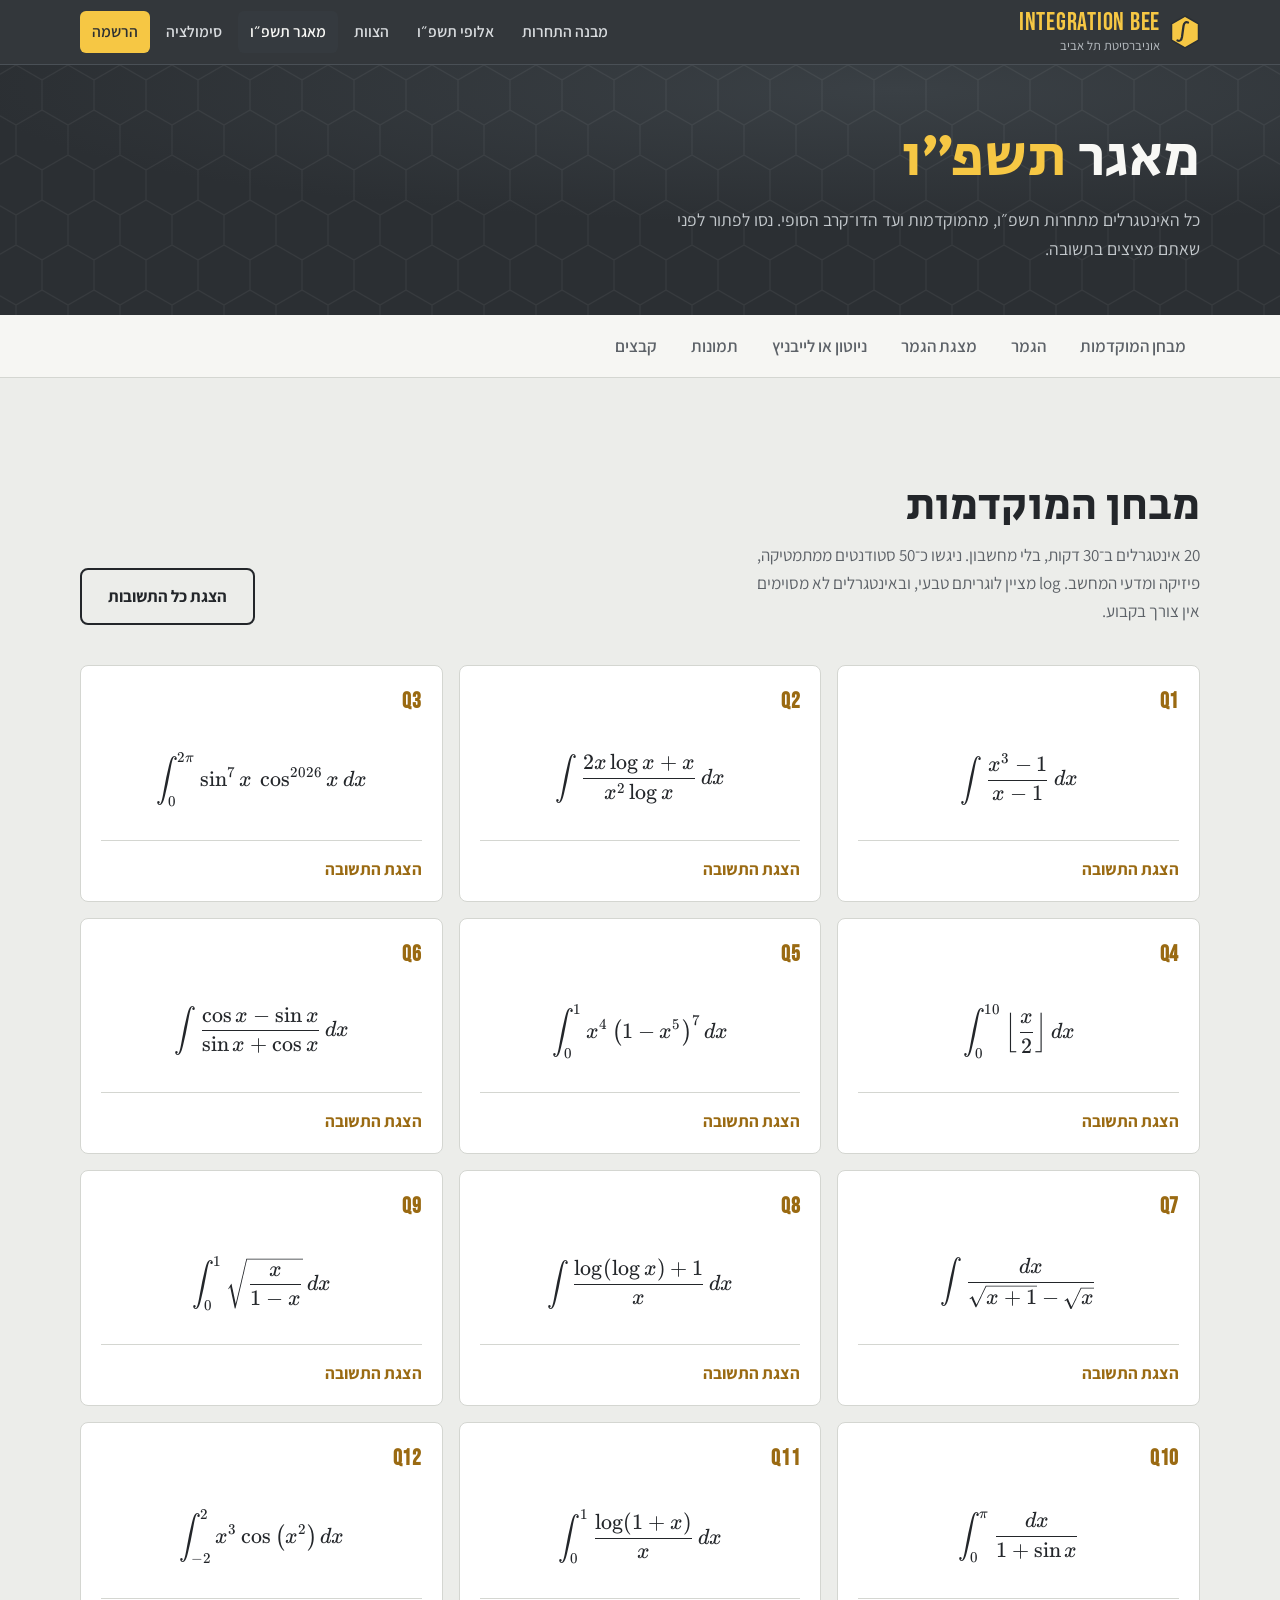
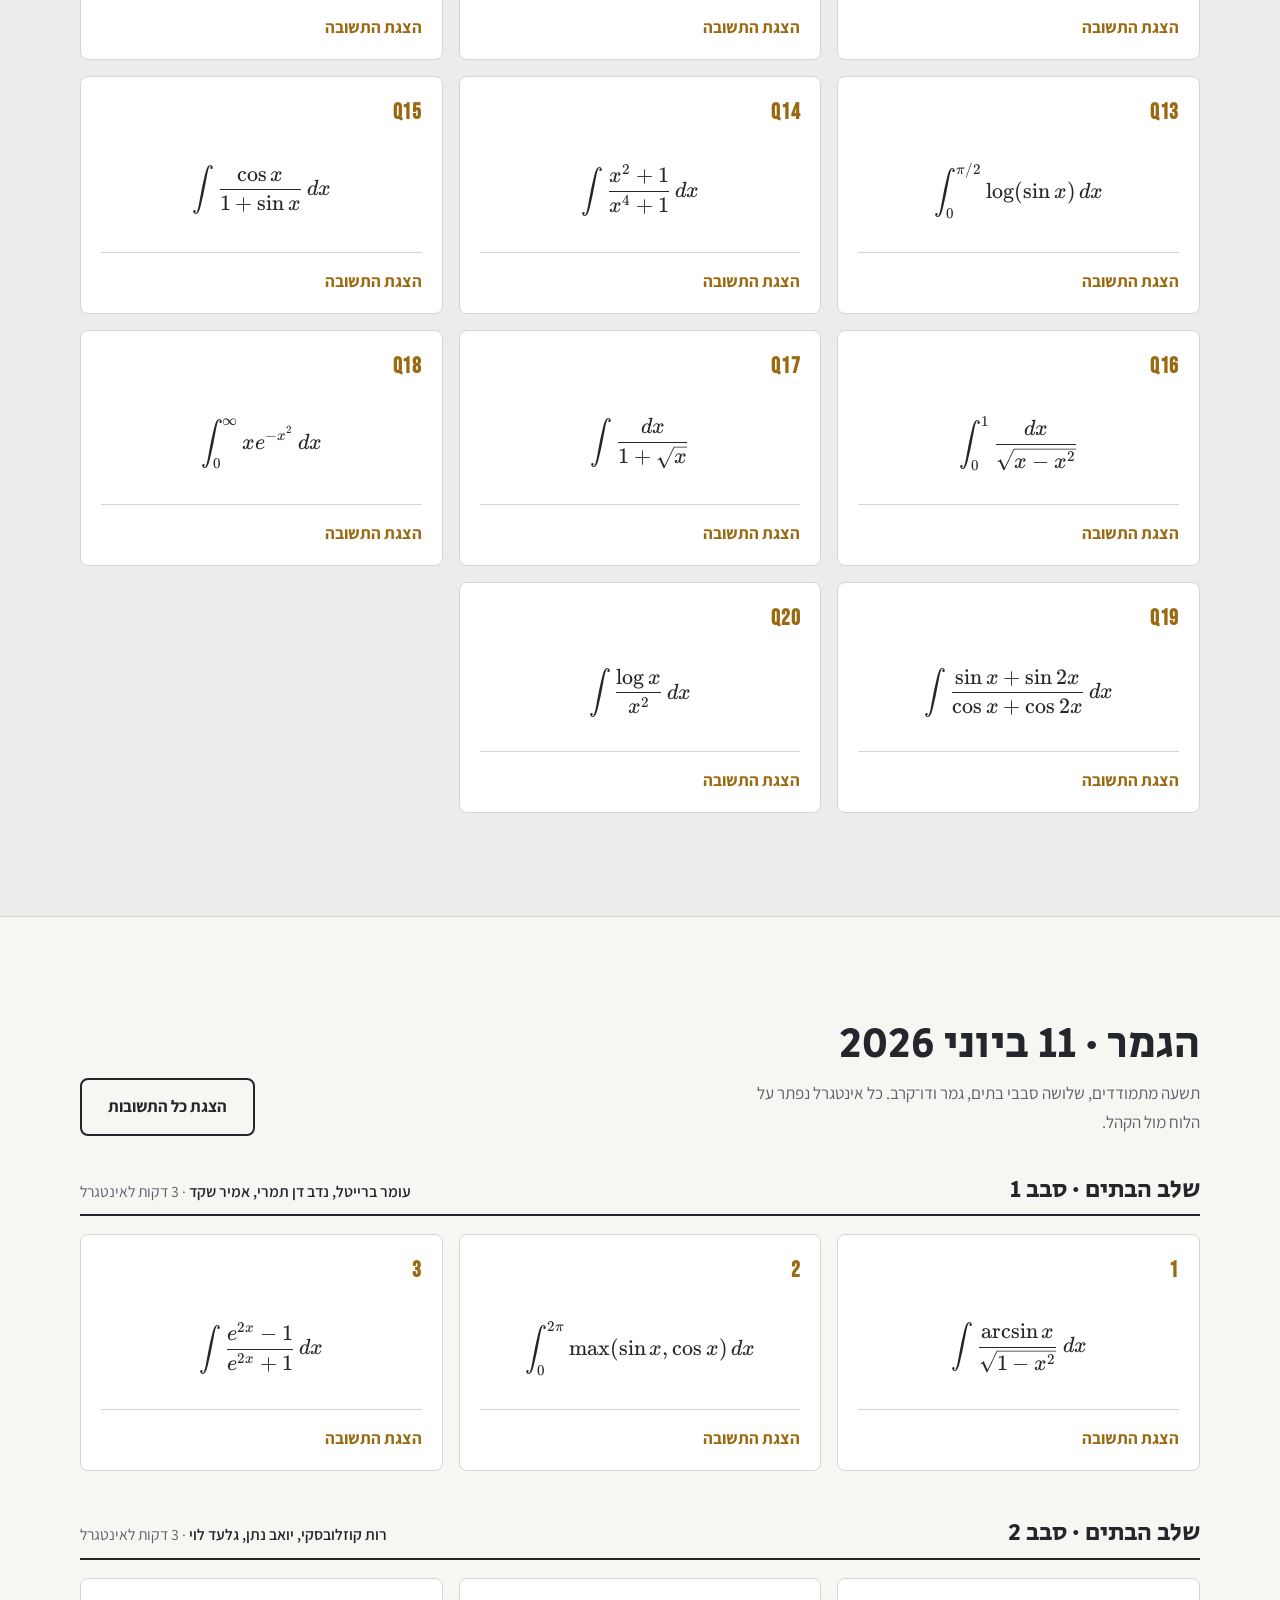
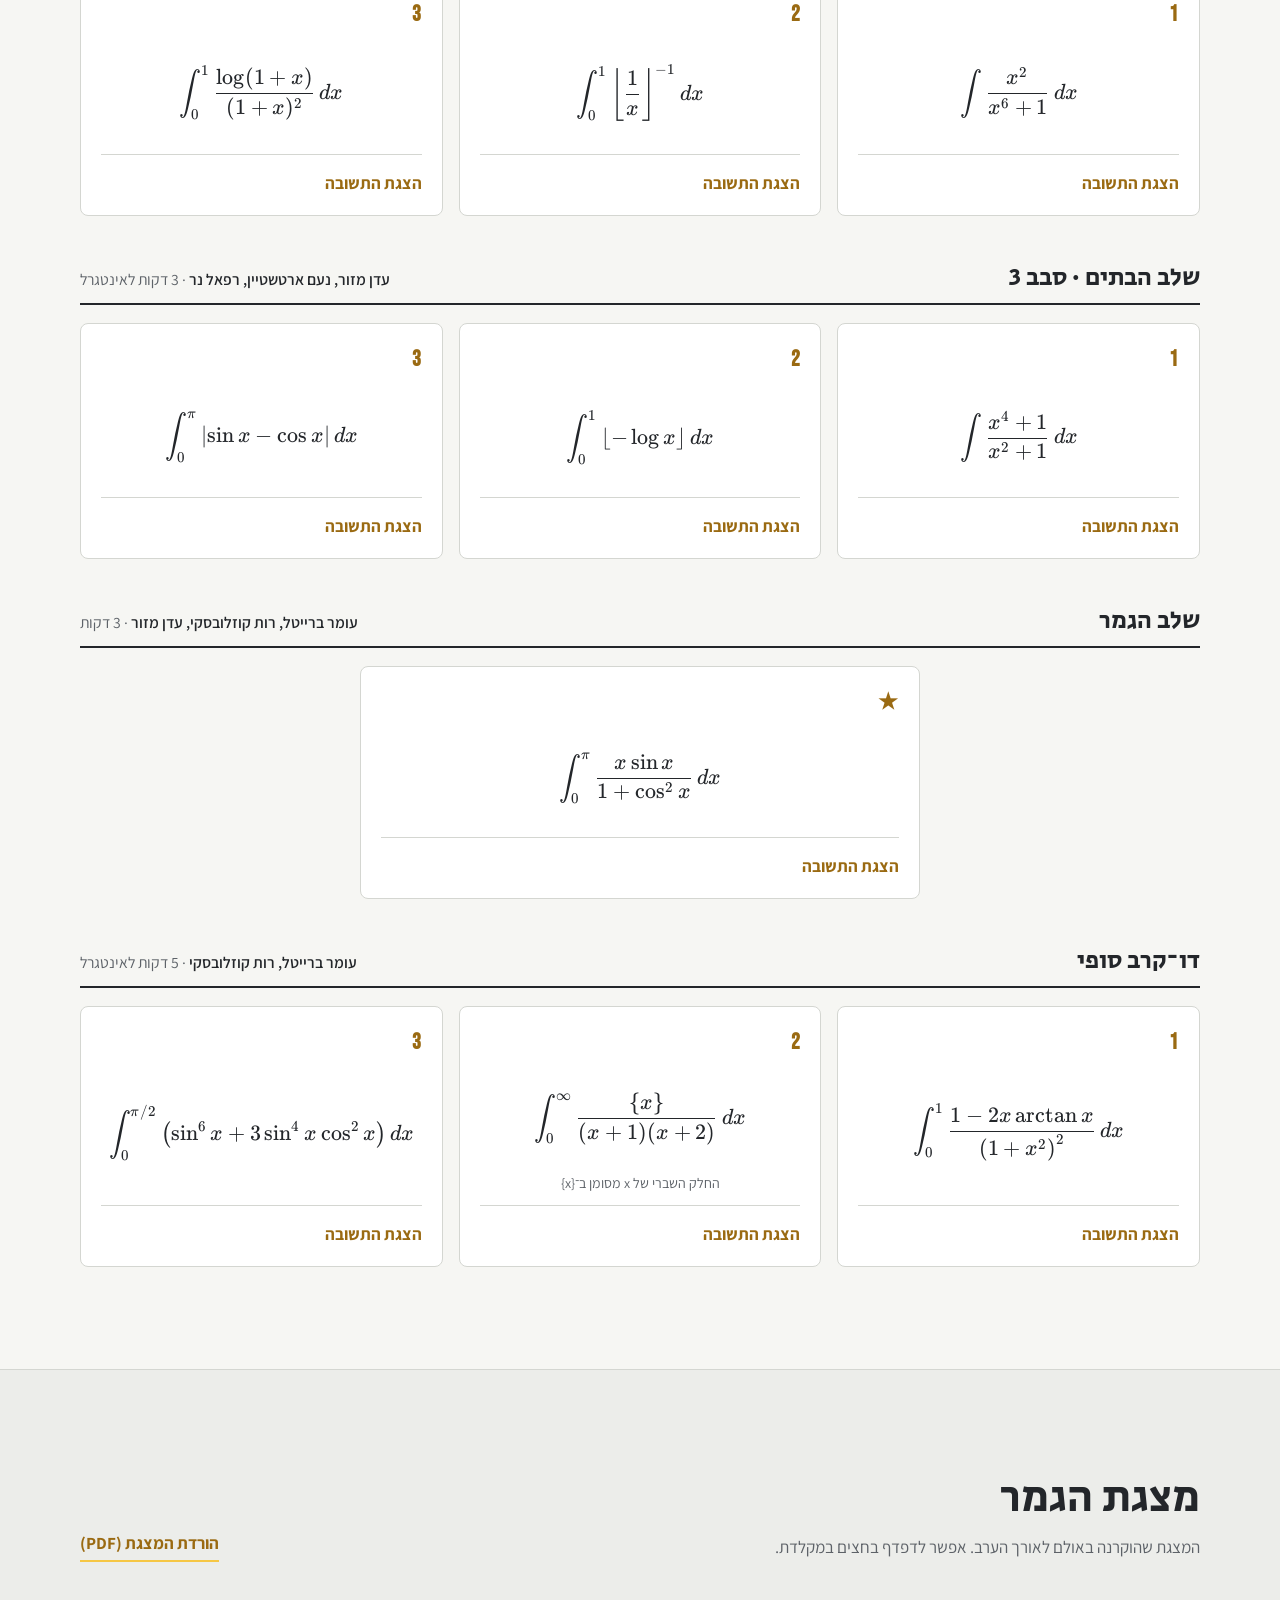
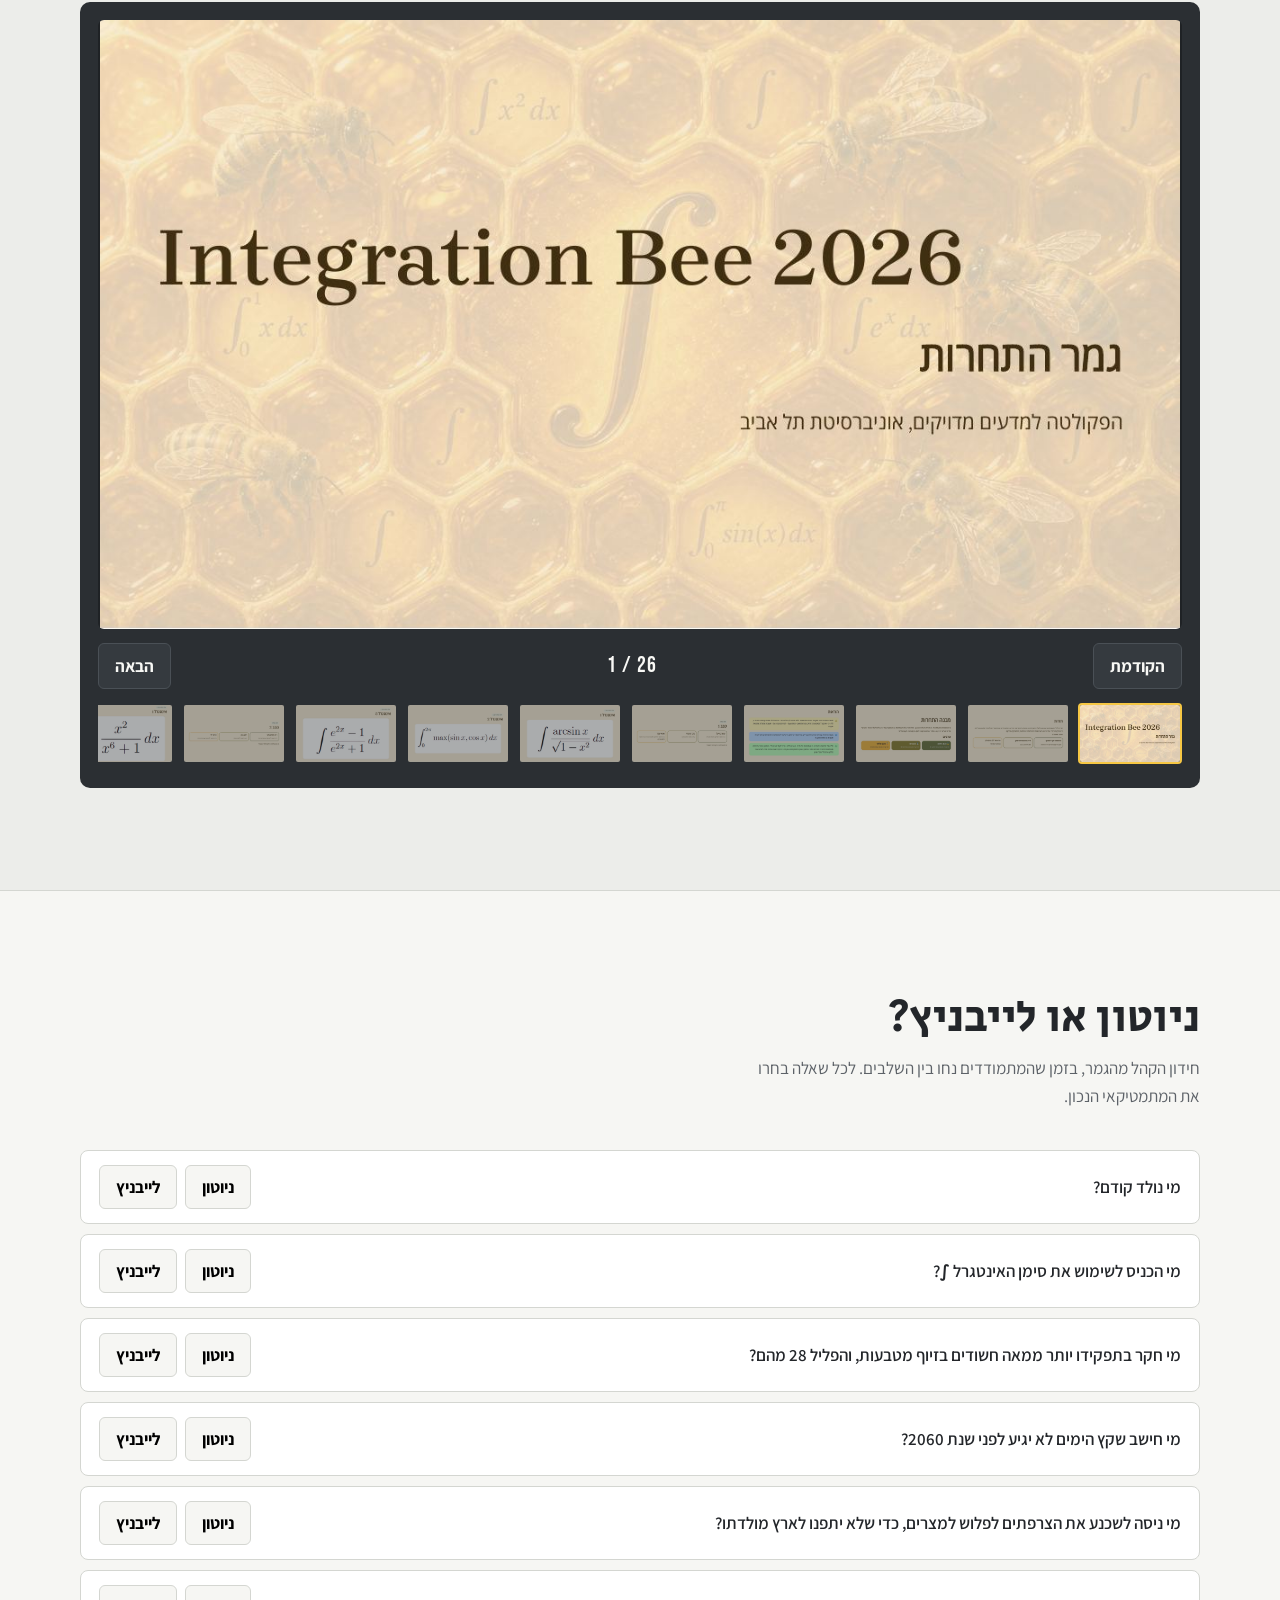
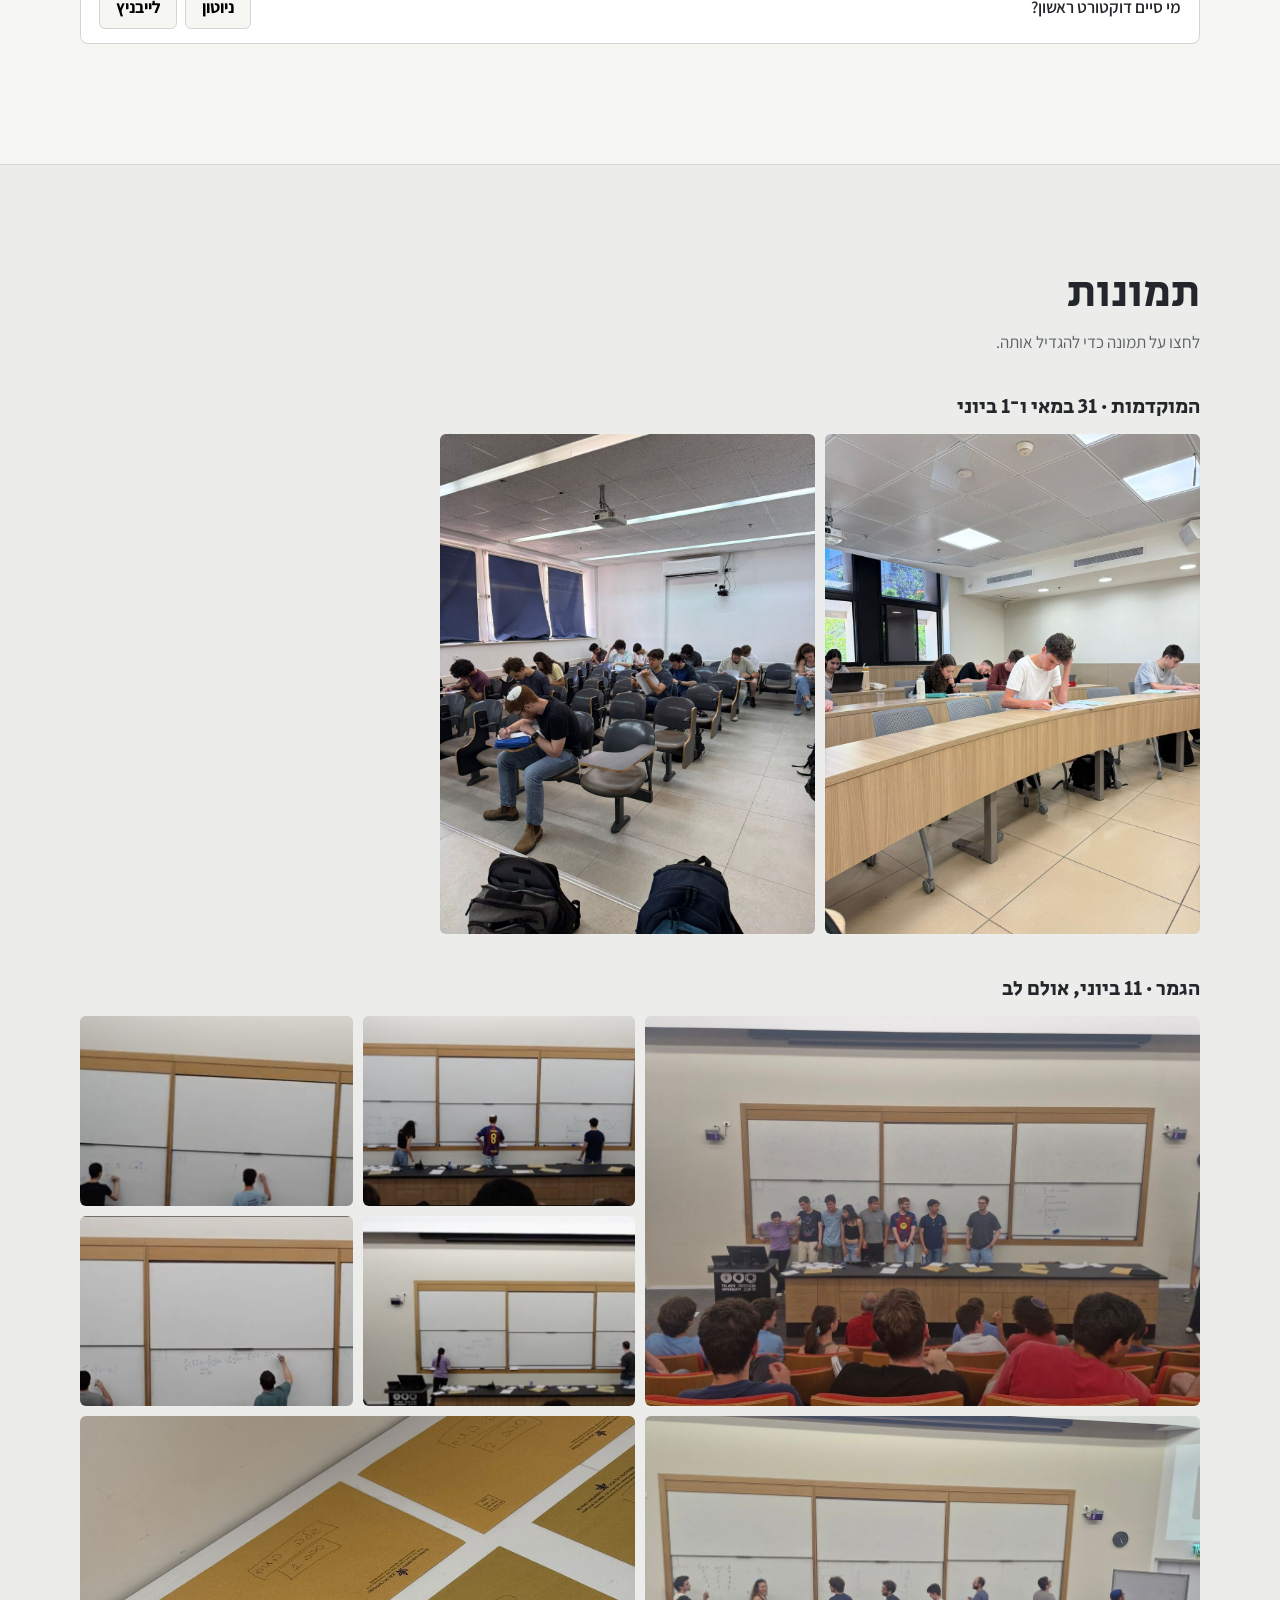
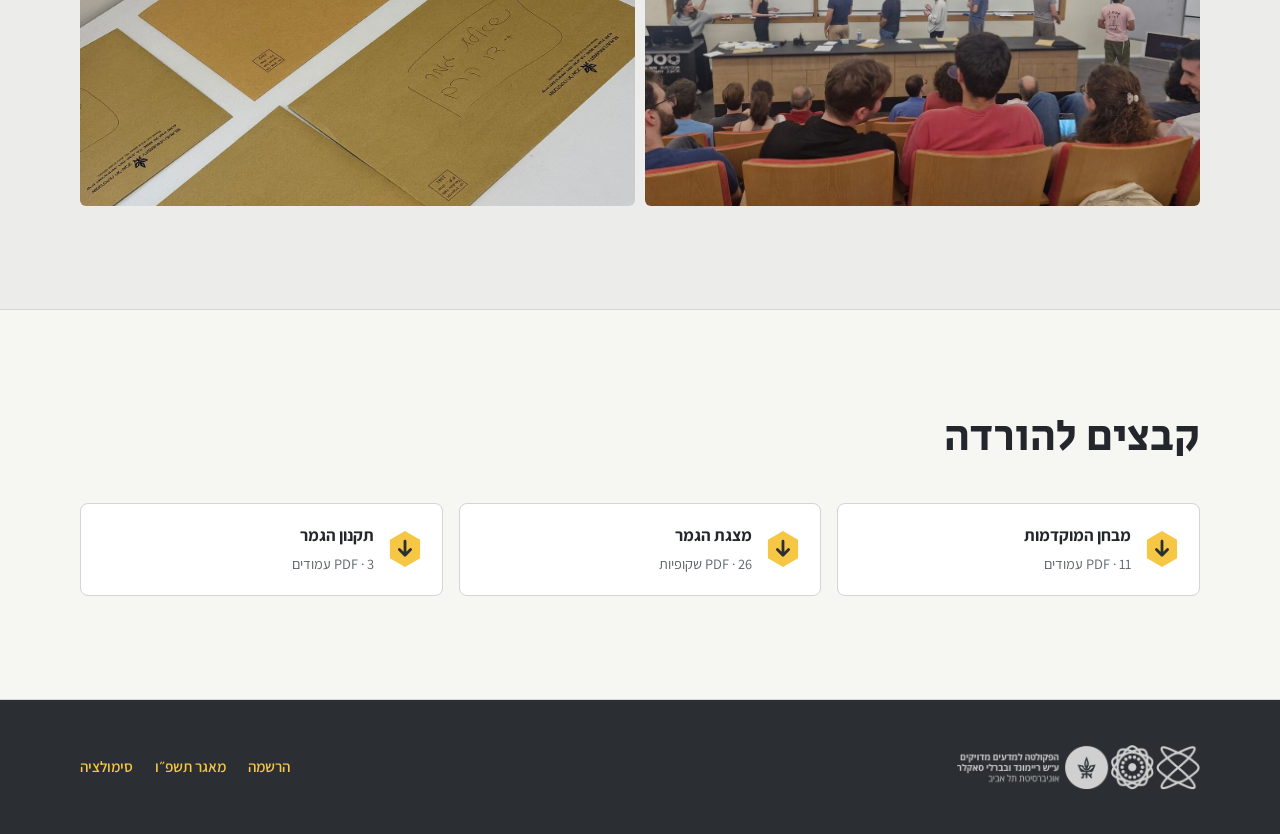
==== commit 74a3f73d: "Name competitions by academic year and clarify finals reception and start times" ====
--- a/archive-2026.html
+++ b/archive-2026.html
@@ -3,23 +3,23 @@
 <head>
 <meta charset="utf-8">
 <meta name="viewport" content="width=device-width, initial-scale=1">
-<title>מאגר 2026 · Integration Bee אוניברסיטת תל אביב</title>
-<meta name="description" content="כל האינטגרלים מתחרות 2026 עם תשובות: מבחן המוקדמות, הגמר, הדו־קרב ומצגת הגמר.">
+<title>מאגר תשפ״ו · Integration Bee אוניברסיטת תל אביב</title>
+<meta name="description" content="כל האינטגרלים מתחרות תשפ״ו עם תשובות: מבחן המוקדמות, הגמר, הדו־קרב ומצגת הגמר.">
 <meta property="og:title" content="Integration Bee · אוניברסיטת תל אביב">
 <meta property="og:description" content="תחרות האינטגרלים של הפקולטה למדעים מדויקים">
-<meta property="og:image" content="https://kerenmorwak.github.io/tau-integration-bee/assets/img/og-integration-bee-2027.jpg">
+<meta property="og:image" content="https://kerenmorwak.github.io/tau-integration-bee/assets/img/og-integration-bee-5787.jpg">
 <meta property="og:image:type" content="image/jpeg">
 <meta property="og:image:width" content="1200">
 <meta property="og:image:height" content="630">
-<meta property="og:image:alt" content="Integration Bee 2027 — תחרות האינטגרלים של אוניברסיטת תל אביב, הפקולטה למדעים מדויקים">
+<meta property="og:image:alt" content="Integration Bee תשפ״ז · תחרות האינטגרלים של אוניברסיטת תל אביב, הפקולטה למדעים מדויקים">
 <meta property="og:type" content="website">
 <meta name="twitter:card" content="summary_large_image">
-<meta name="twitter:image" content="https://kerenmorwak.github.io/tau-integration-bee/assets/img/og-integration-bee-2027.jpg">
-<meta name="twitter:image:alt" content="Integration Bee 2027 — תחרות האינטגרלים של אוניברסיטת תל אביב, הפקולטה למדעים מדויקים">
+<meta name="twitter:image" content="https://kerenmorwak.github.io/tau-integration-bee/assets/img/og-integration-bee-5787.jpg">
+<meta name="twitter:image:alt" content="Integration Bee תשפ״ז · תחרות האינטגרלים של אוניברסיטת תל אביב, הפקולטה למדעים מדויקים">
 <link rel="icon" href="assets/img/favicon.svg" type="image/svg+xml">
 <link rel="stylesheet" href="assets/css/fonts.css">
 <link rel="stylesheet" href="assets/vendor/katex/katex.min.css">
-<link rel="stylesheet" href="assets/css/style.css">
+<link rel="stylesheet" href="assets/css/style.css?v=20261112-academic">
 </head>
 <body>
 
@@ -32,9 +32,9 @@
     <button class="menu-btn" type="button" aria-expanded="false" aria-controls="nav">תפריט</button>
     <nav class="nav" id="nav" aria-label="ניווט ראשי">
       <a href="index.html#format">מבנה התחרות</a>
-      <a href="index.html#champions">אלופי 2026</a>
+      <a href="index.html#champions">אלופי תשפ״ו</a>
       <a href="index.html#team">הצוות</a>
-      <a href="archive-2026.html" aria-current="page">מאגר 2026</a>
+      <a href="archive-2026.html" aria-current="page">מאגר תשפ״ו</a>
       <a href="simulation.html">סימולציה</a>
       <a class="nav-cta" href="index.html#register">הרשמה</a>
     </nav>
@@ -44,8 +44,8 @@
 <main>
   <section class="board page-head">
     <div class="wrap">
-      <h1>מאגר <span class="latin">2026</span></h1>
-      <p>כל האינטגרלים מתחרות 2026, מהמוקדמות ועד הדו־קרב הסופי. נסו לפתור לפני שאתם מציצים בתשובה.</p>
+      <h1>מאגר <span class="academic-year">תשפ״ו</span></h1>
+      <p>כל האינטגרלים מתחרות תשפ״ו, מהמוקדמות ועד הדו־קרב הסופי. נסו לפתור לפני שאתם מציצים בתשובה.</p>
     </div>
   </section>
   <nav class="subnav" aria-label="בעמוד זה">
@@ -162,12 +162,12 @@
 <footer class="site-footer">
   <div class="wrap">
     <img class="footer-logo" src="assets/img/faculty-he-light.png" alt="הפקולטה למדעים מדויקים ע״ש ריימונד ובברלי סאקלר, אוניברסיטת תל אביב" width="1016" height="192" loading="lazy">
-    <div class="footer-links"><a href="index.html#register">הרשמה</a><a href="archive-2026.html">מאגר 2026</a><a href="simulation.html">סימולציה</a></div>
+    <div class="footer-links"><a href="index.html#register">הרשמה</a><a href="archive-2026.html">מאגר תשפ״ו</a><a href="simulation.html">סימולציה</a></div>
   </div>
 </footer>
 
 <script src="assets/vendor/katex/katex.min.js"></script>
-<script src="assets/js/data.js"></script>
-<script src="assets/js/main.js"></script>
+<script src="assets/js/data.js?v=20261112-academic"></script>
+<script src="assets/js/main.js?v=20261112-academic"></script>
 </body>
 </html>
--- a/assets/css/style.css
+++ b/assets/css/style.css
@@ -116,7 +116,7 @@
   text-shadow: 0 3px 0 rgba(0,0,0,.25);
 }
 .hero-title span { display: block; }
-.hero-title .yr { color: var(--chalk); }
+.hero-title .yr { color: var(--chalk); font-family: var(--f-display); font-size: .65em; line-height: 1.25; letter-spacing: 0; direction: rtl; }
 .hero-he { font-family: var(--f-display); font-size: clamp(1.5rem, 2.6vw, 2rem); color: #e5e7e9; margin: 18px 0 26px; }
 .hero-actions { display: flex; gap: 12px; flex-wrap: wrap; }
 
@@ -143,6 +143,7 @@
 .facts .wrap { display: grid; grid-template-columns: repeat(5, 1fr); }
 .fact { padding: 22px 18px; border-inline-start: 1px solid rgba(43,47,51,.2); }
 .fact:first-child { border-inline-start: 0; }
+.facts-caption { margin: 0; padding: 14px 20px 0; text-align: center; font-weight: 700; font-size: 1rem; }
 .fact .cur { font-family: var(--f-body); font-weight: 700; font-size: 1.7rem; margin-inline-start: 6px; vertical-align: 4px; }
 .fact b { display: block; font-family: var(--f-latin); font-size: 2.6rem; line-height: 1; direction: ltr; text-align: right; }
 .fact span { font-weight: 600; font-size: .98rem; }
@@ -165,7 +166,13 @@
 .reg-dates li { display: flex; justify-content: space-between; gap: 16px; padding: 12px 0; border-bottom: 1px solid var(--slate-line); }
 .reg-dates li span:first-child { color: #c3c8cc; }
 .reg-dates li span:last-child { font-weight: 700; text-align: left; }
+.reg-dates small { display: block; color: #c3c8cc; font-size: .9rem; font-weight: 400; margin-top: 5px; }
 .reg-note { font-size: .95rem; color: #b9bec3; margin: 14px 0 0; }
+.reg-highlight { color: var(--honey); font-weight: 700; margin: 0 0 22px; }
+.reg-arrival { color: #c3c8cc; font-size: .95rem; margin: 0 0 22px; }
+.final-format { margin-top: 24px; padding: 18px 20px; border: 1px solid var(--rule); border-radius: 10px; }
+.final-format summary { cursor: pointer; font-weight: 700; color: var(--amber); }
+.final-format p { color: var(--muted); margin: 14px 0 0; }
 
 .steps { list-style: none; margin: 0; padding: 0; counter-reset: s; }
 .steps li { counter-increment: s; display: grid; grid-template-columns: 52px 1fr; gap: 16px; padding: 18px 0; border-bottom: 1px solid var(--rule); }
@@ -233,7 +240,7 @@
 /* ---------- page header (inner pages) ---------- */
 .page-head { padding: 60px 0 52px; }
 .page-head h1 { font-size: clamp(2.3rem, 5vw, 3.6rem); color: var(--chalk); }
-.page-head h1 .latin { color: var(--honey); }
+.page-head h1 .latin, .page-head h1 .academic-year { color: var(--honey); }
 .page-head p { color: #c3c8cc; max-width: 60ch; margin: 14px 0 0; font-size: 1.1rem; }
 
 .subnav { position: sticky; top: 64px; z-index: 10; background: var(--paper-2); border-bottom: 1px solid var(--rule); }
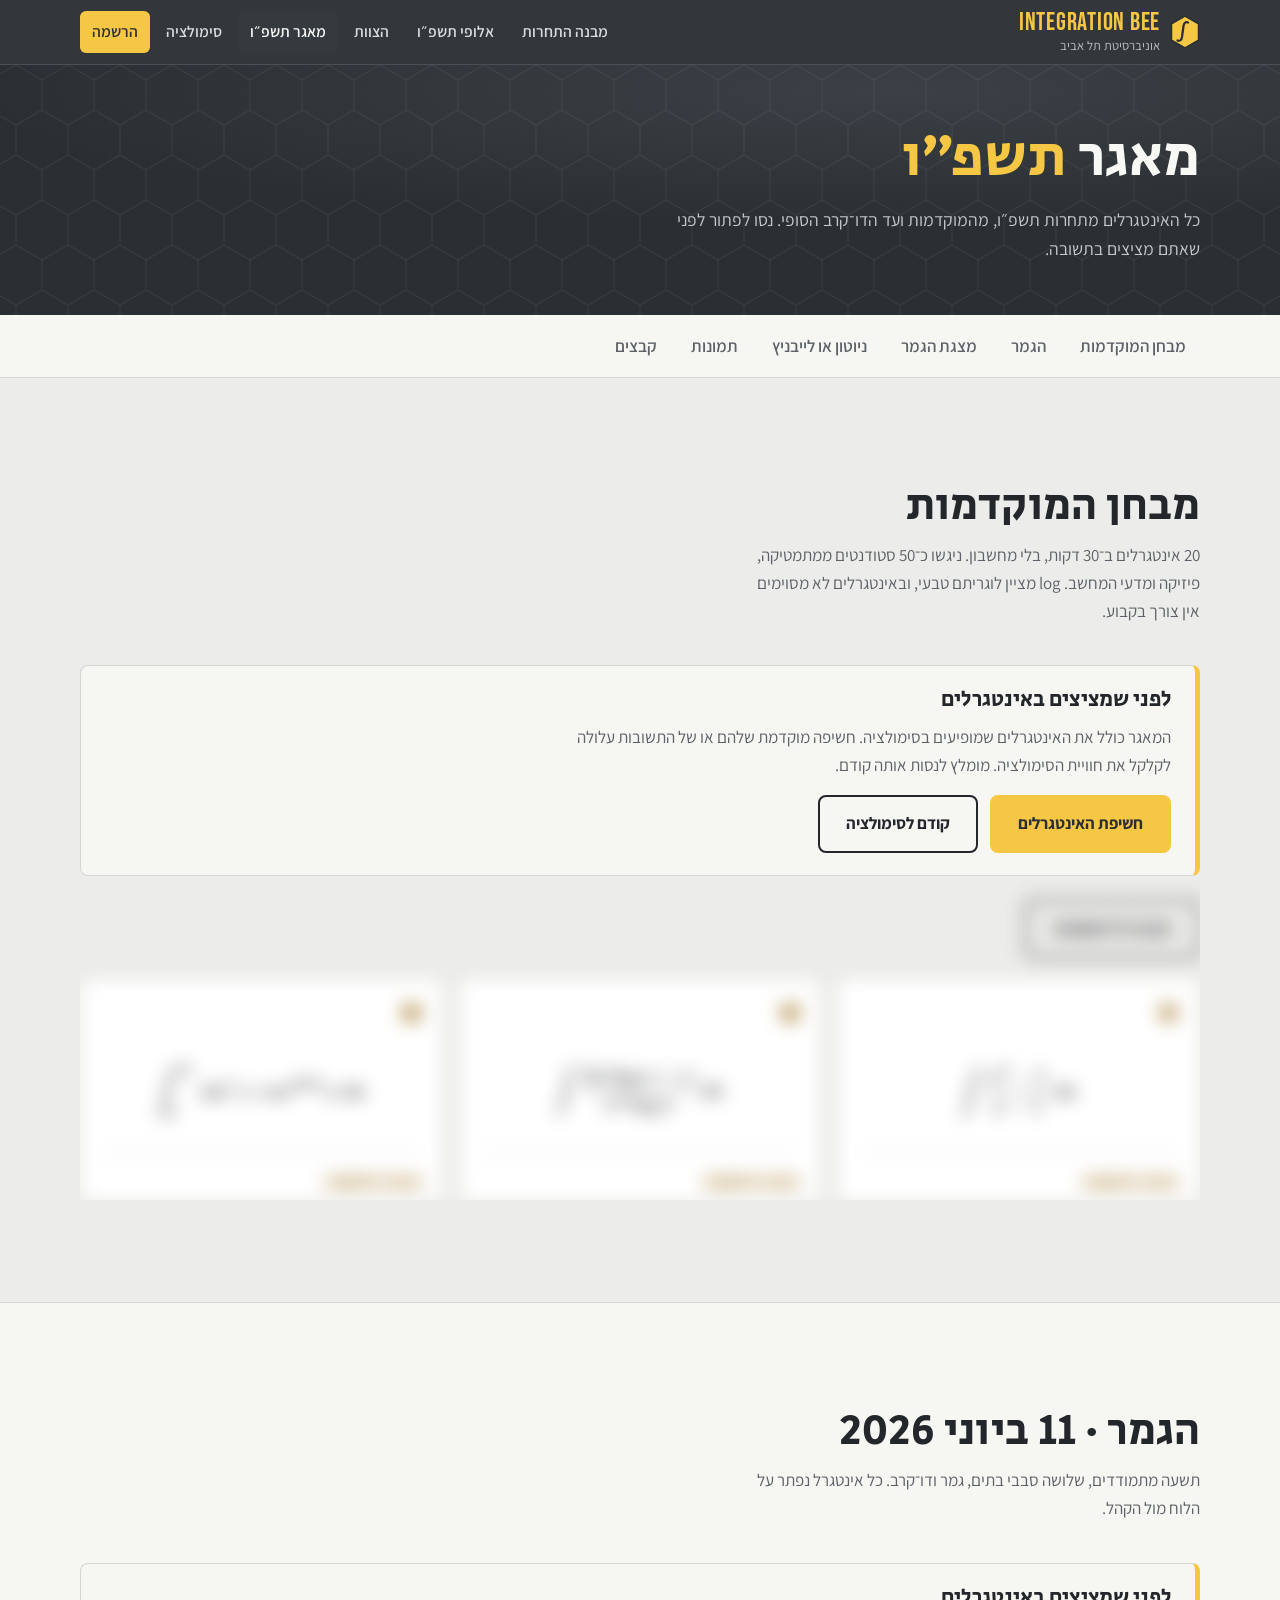
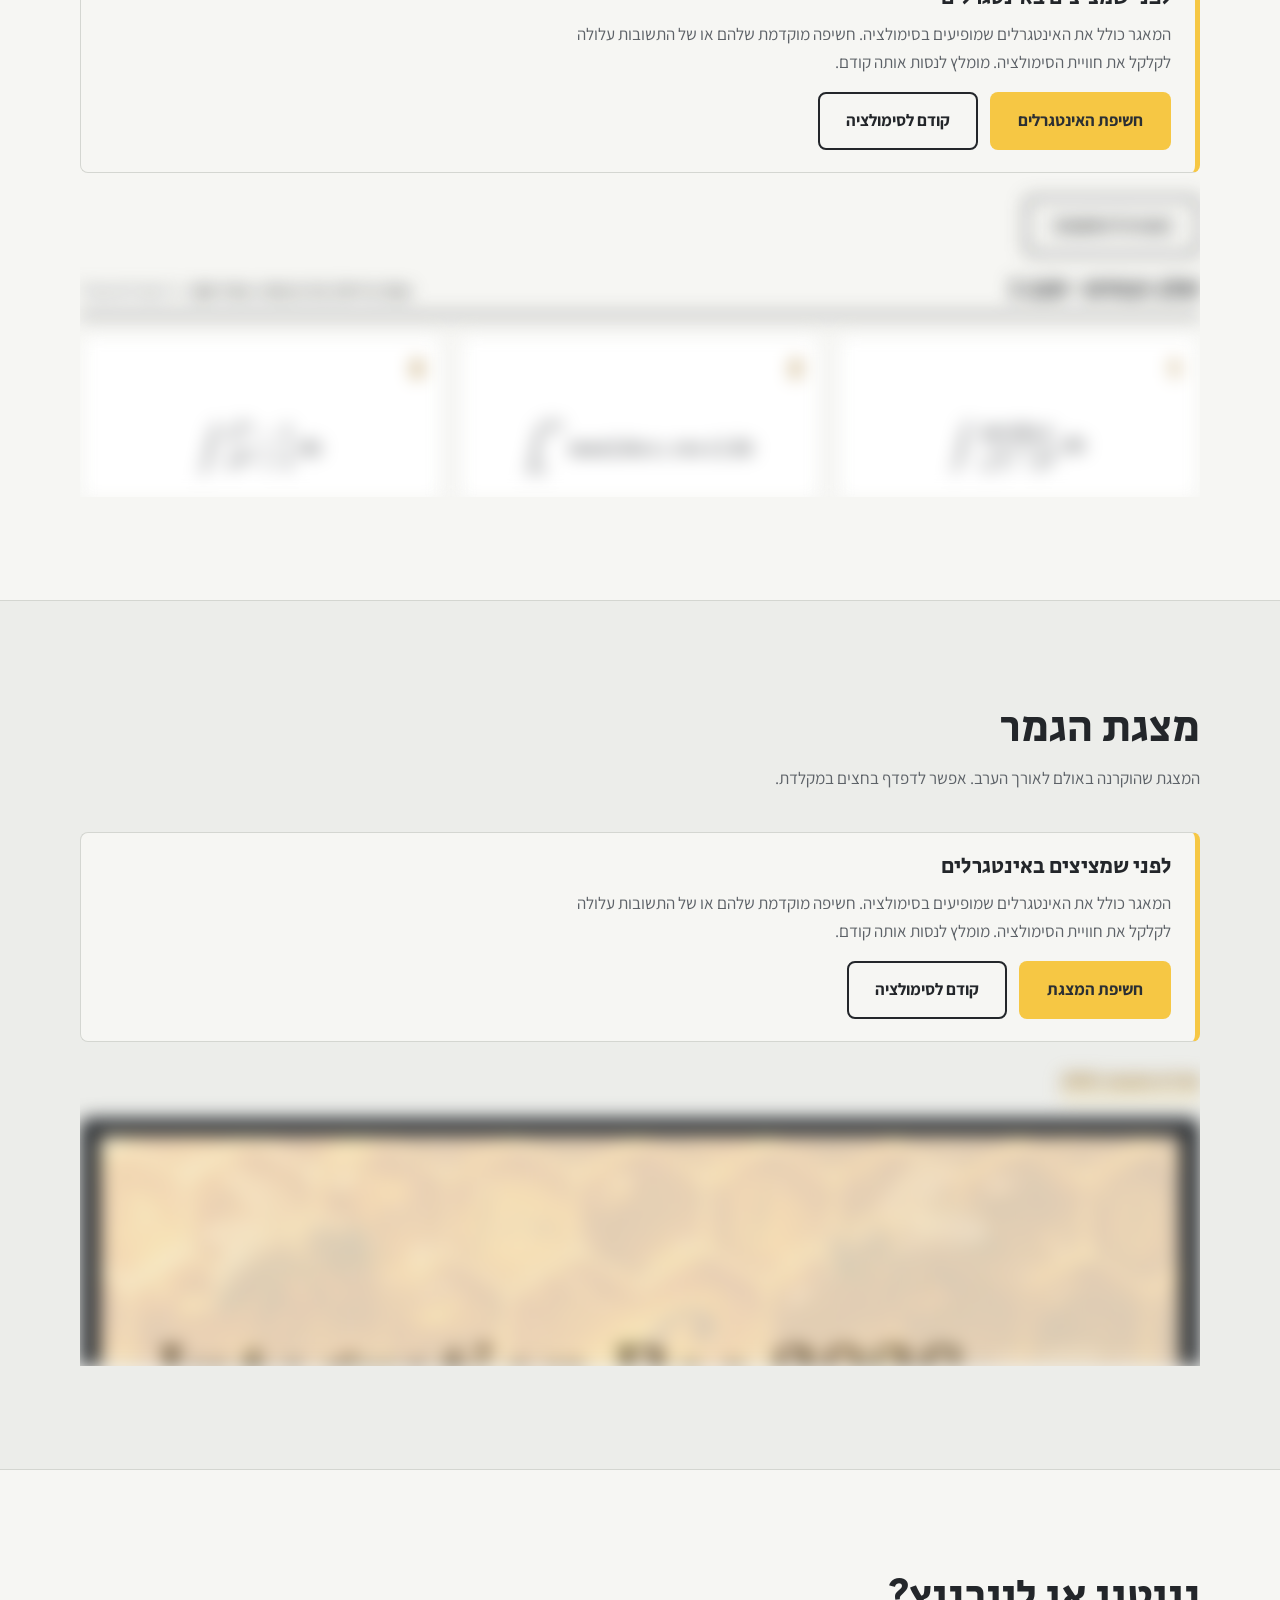
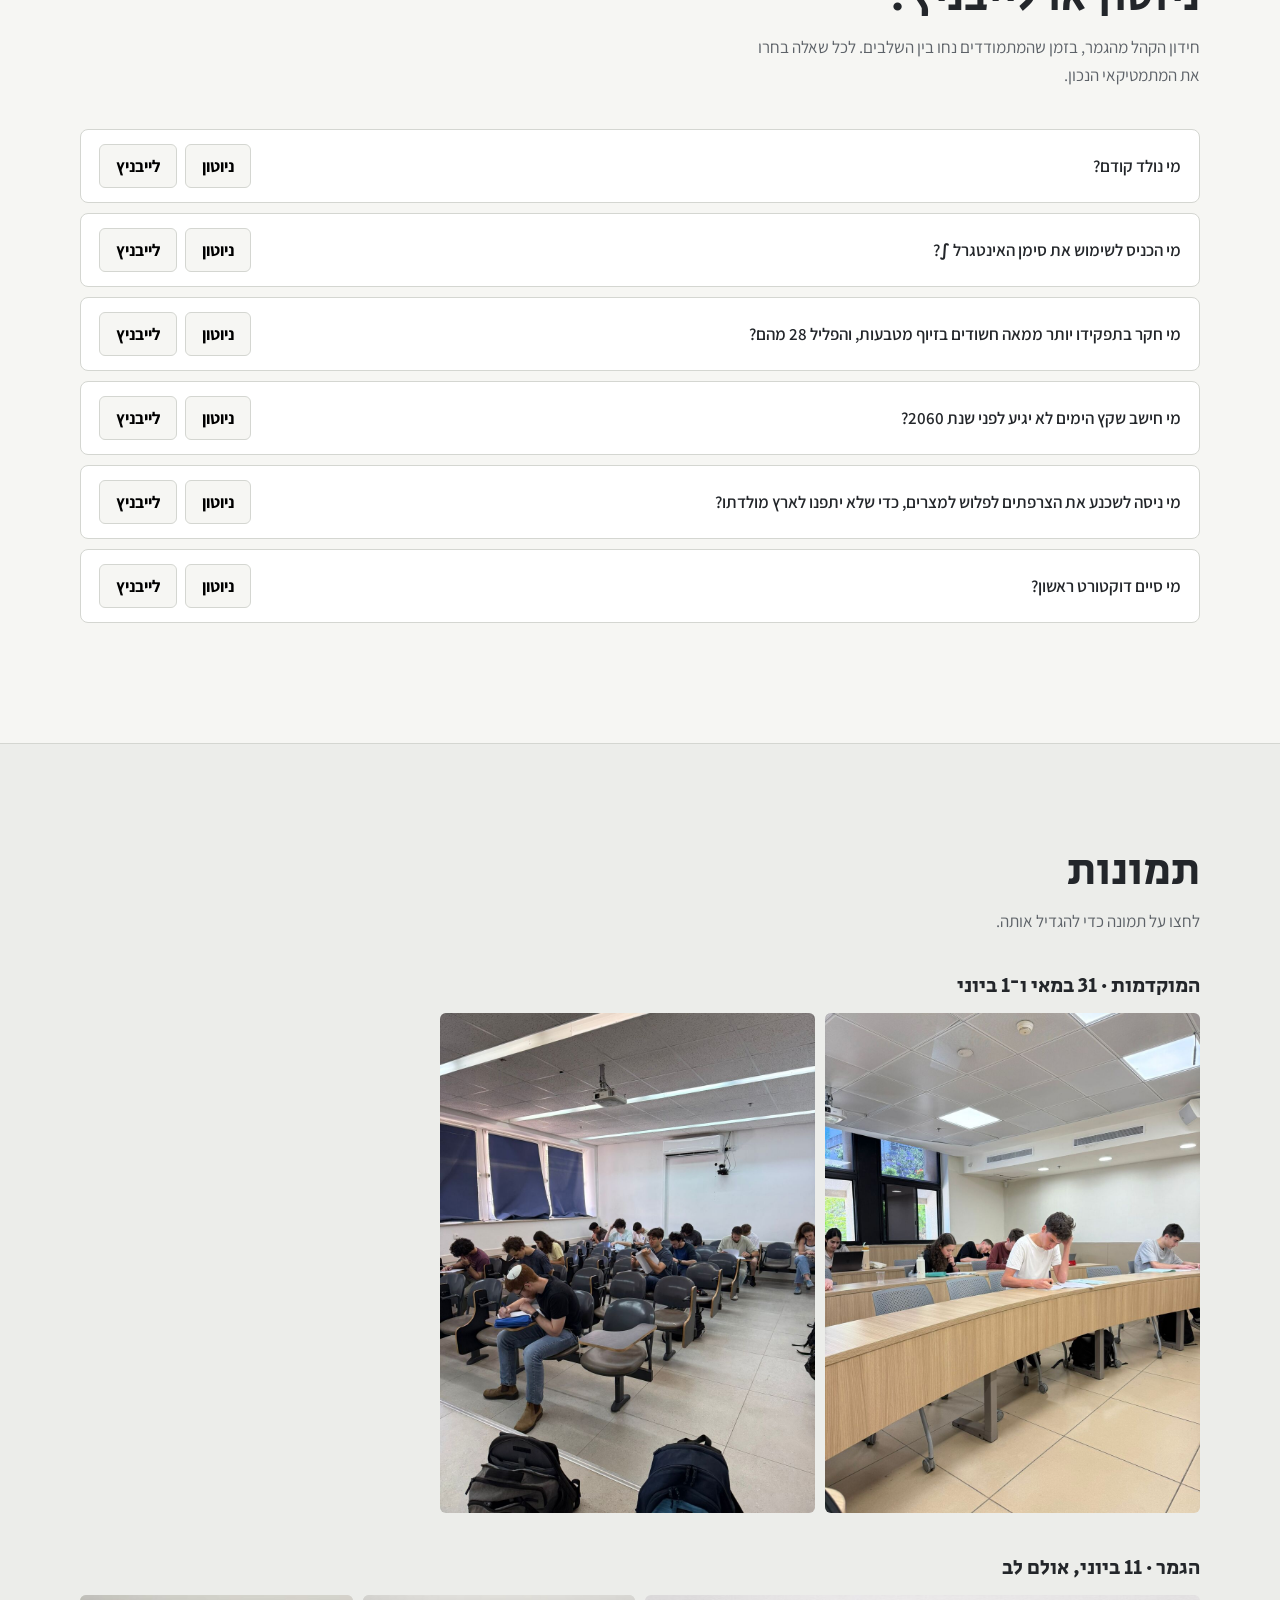
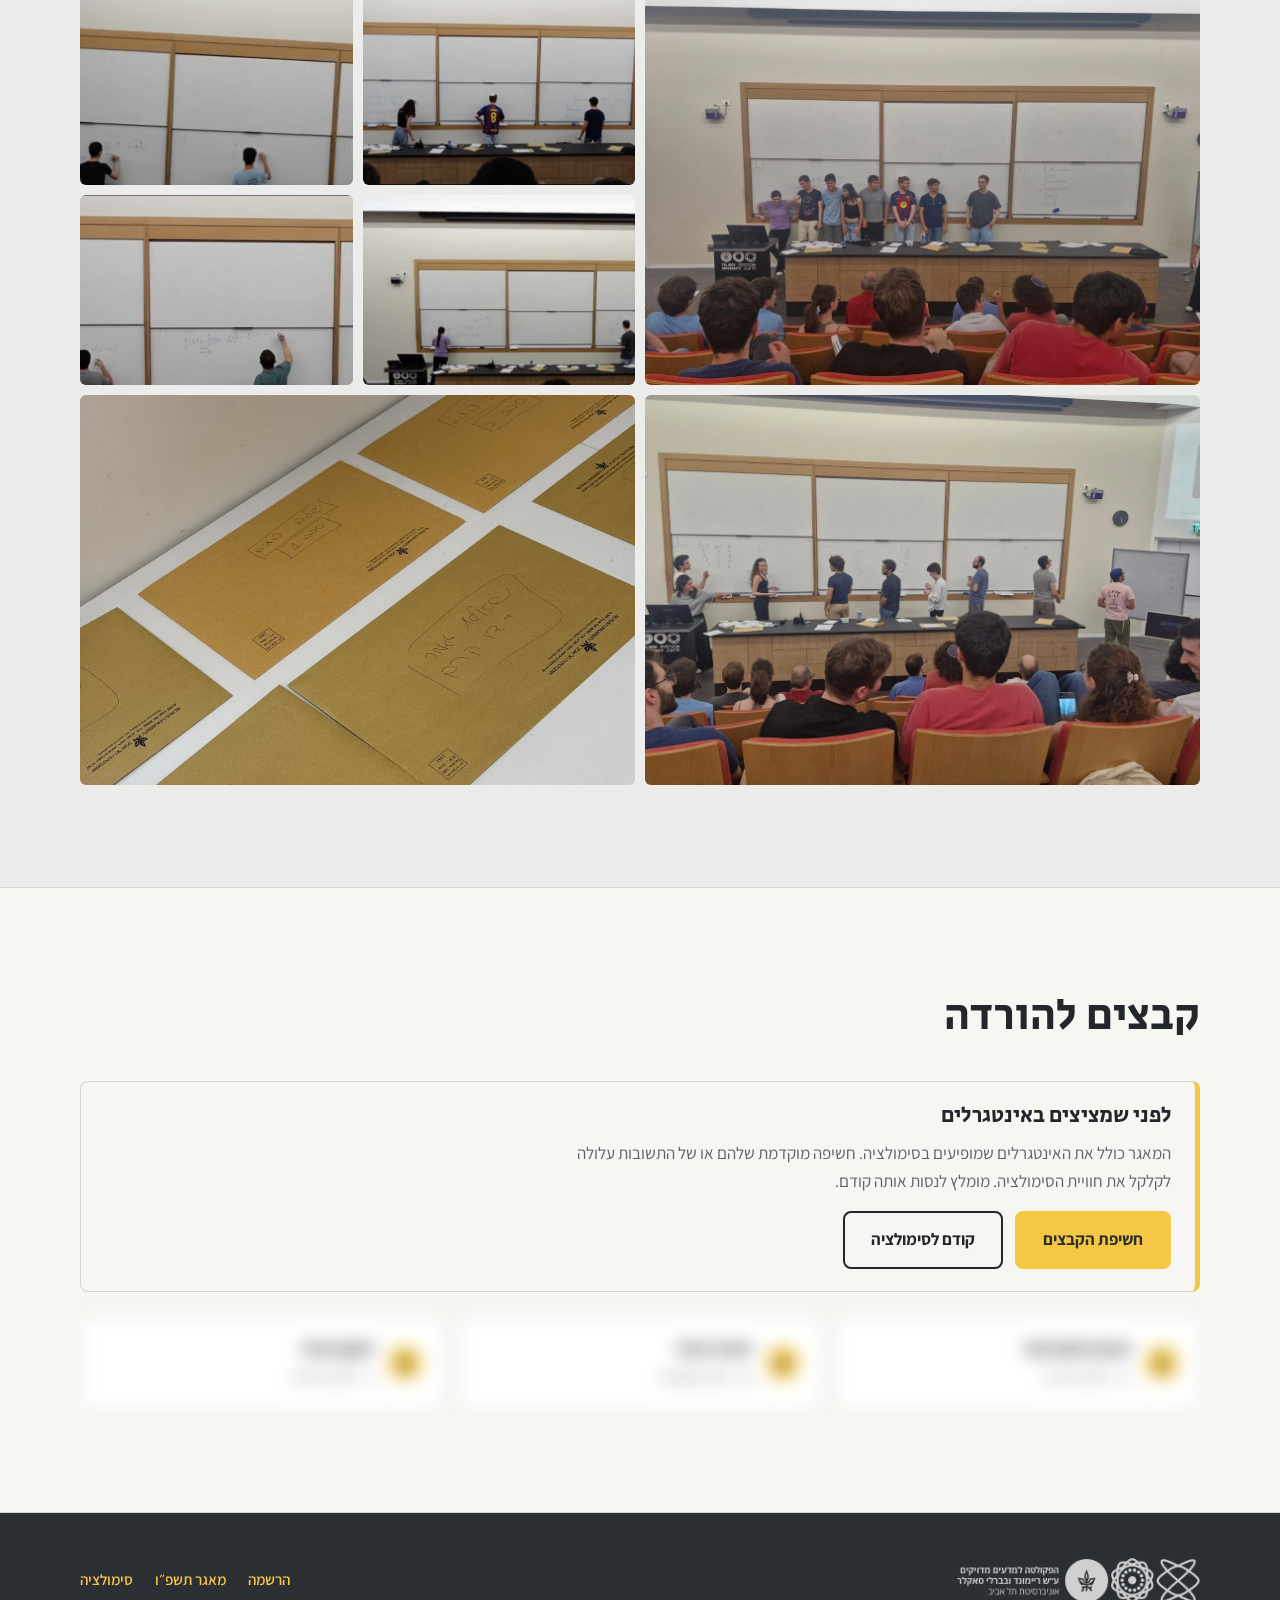
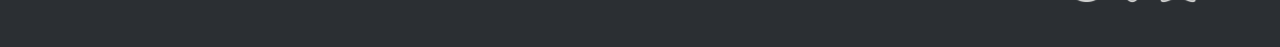
==== commit 2072dc82: "Conceal archive spoilers and update pedagogical role" ====
--- a/archive-2026.html
+++ b/archive-2026.html
@@ -19,7 +19,7 @@
 <link rel="icon" href="assets/img/favicon.svg" type="image/svg+xml">
 <link rel="stylesheet" href="assets/css/fonts.css">
 <link rel="stylesheet" href="assets/vendor/katex/katex.min.css">
-<link rel="stylesheet" href="assets/css/style.css?v=20261112-academic">
+<link rel="stylesheet" href="assets/css/style.css?v=20261118-spoilers">
 </head>
 <body>
 
@@ -66,9 +66,13 @@
           <h2>מבחן המוקדמות</h2>
           <p>20 אינטגרלים ב־30 דקות, בלי מחשבון. ניגשו כ־50 סטודנטים ממתמטיקה, פיזיקה ומדעי המחשב. log מציין לוגריתם טבעי, ובאינטגרלים לא מסוימים אין צורך בקבוע.</p>
         </div>
-        <div class="tools"><button class="btn btn-line" type="button" data-toggle-all="qual-grid">הצגת כל התשובות</button></div>
       </div>
-      <div class="problems" id="qual-grid"></div>
+      <div class="archive-spoiler" data-spoiler="האינטגרלים">
+        <div class="spoiler-content" inert aria-hidden="true">
+          <div class="tools"><button class="btn btn-line" type="button" data-toggle-all="qual-grid">הצגת כל התשובות</button></div>
+          <div class="problems" id="qual-grid"></div>
+        </div>
+      </div>
     </div>
   </section>
 
@@ -79,9 +83,13 @@
           <h2>הגמר · 11 ביוני 2026</h2>
           <p>תשעה מתמודדים, שלושה סבבי בתים, גמר ודו־קרב. כל אינטגרל נפתר על הלוח מול הקהל.</p>
         </div>
-        <div class="tools"><button class="btn btn-line" type="button" data-toggle-all="finals-wrap">הצגת כל התשובות</button></div>
       </div>
-      <div id="finals-wrap"></div>
+      <div class="archive-spoiler" data-spoiler="האינטגרלים">
+        <div class="spoiler-content" inert aria-hidden="true">
+          <div class="tools"><button class="btn btn-line" type="button" data-toggle-all="finals-wrap">הצגת כל התשובות</button></div>
+          <div id="finals-wrap"></div>
+        </div>
+      </div>
     </div>
   </section>
 
@@ -92,8 +100,10 @@
           <h2>מצגת הגמר</h2>
           <p>המצגת שהוקרנה באולם לאורך הערב. אפשר לדפדף בחצים במקלדת.</p>
         </div>
-        <a class="link-arrow" href="assets/docs/final-slides-2026.pdf">הורדת המצגת (PDF)</a>
       </div>
+      <div class="archive-spoiler" data-spoiler="המצגת">
+        <div class="spoiler-content" inert aria-hidden="true">
+          <a class="link-arrow" href="assets/docs/final-slides-2026.pdf">הורדת המצגת (PDF)</a>
       <div class="viewer" id="viewer" data-count="26" tabindex="0" aria-label="מצגת הגמר">
         <div class="viewer-stage"><img src="assets/img/slides/s-01.jpg" alt=""></div>
         <div class="viewer-bar">
@@ -102,6 +112,8 @@
           <button type="button" data-next>הבאה</button>
         </div>
         <div class="thumbs"></div>
+      </div>
+        </div>
       </div>
     </div>
   </section>
@@ -150,10 +162,14 @@
   <section class="section section-alt" id="downloads">
     <div class="wrap">
       <div class="section-head"><div><h2>קבצים להורדה</h2></div></div>
+      <div class="archive-spoiler" data-spoiler="הקבצים">
+        <div class="spoiler-content" inert aria-hidden="true">
       <div class="downloads">
         <a class="dl" href="assets/docs/qualifying-exam-2026.pdf"><svg width="34" height="38" viewBox="0 0 60 68" aria-hidden="true"><path d="M30 2 57 17.5v33L30 66 3 50.5v-33z" fill="#f6c744"/><path d="M30 20v24m-10-9 10 10 10-10" fill="none" stroke="#2b2f33" stroke-width="5" stroke-linecap="round" stroke-linejoin="round"/></svg><div><b>מבחן המוקדמות</b><span>PDF · 11 עמודים</span></div></a>
         <a class="dl" href="assets/docs/final-slides-2026.pdf"><svg width="34" height="38" viewBox="0 0 60 68" aria-hidden="true"><path d="M30 2 57 17.5v33L30 66 3 50.5v-33z" fill="#f6c744"/><path d="M30 20v24m-10-9 10 10 10-10" fill="none" stroke="#2b2f33" stroke-width="5" stroke-linecap="round" stroke-linejoin="round"/></svg><div><b>מצגת הגמר</b><span>PDF · 26 שקופיות</span></div></a>
         <a class="dl" href="assets/docs/rules-2026.pdf"><svg width="34" height="38" viewBox="0 0 60 68" aria-hidden="true"><path d="M30 2 57 17.5v33L30 66 3 50.5v-33z" fill="#f6c744"/><path d="M30 20v24m-10-9 10 10 10-10" fill="none" stroke="#2b2f33" stroke-width="5" stroke-linecap="round" stroke-linejoin="round"/></svg><div><b>תקנון הגמר</b><span>PDF · 3 עמודים</span></div></a>
+      </div>
+        </div>
       </div>
     </div>
   </section>
@@ -167,7 +183,7 @@
 </footer>
 
 <script src="assets/vendor/katex/katex.min.js"></script>
-<script src="assets/js/data.js?v=20261112-academic"></script>
-<script src="assets/js/main.js?v=20261112-academic"></script>
+<script src="assets/js/data.js?v=20261118-venues"></script>
+<script src="assets/js/main.js?v=20261118-spoilers"></script>
 </body>
 </html>
--- a/assets/css/style.css
+++ b/assets/css/style.css
@@ -247,6 +247,17 @@
 .subnav .wrap { display: flex; gap: 6px; overflow-x: auto; padding: 10px 0; }
 .subnav a { white-space: nowrap; text-decoration: none; font-weight: 600; padding: 7px 14px; border-radius: 999px; color: var(--muted); }
 .subnav a:hover { color: var(--ink); background: var(--paper); }
+
+/* ---------- archive spoiler warning ---------- */
+.archive-spoiler { overflow: hidden; }
+.spoiler-notice { background: var(--paper-2); border: 1px solid var(--rule); border-inline-start: 5px solid var(--honey); border-radius: 8px; padding: 22px 24px; margin-bottom: 24px; }
+.spoiler-notice h3 { margin-bottom: 10px; }
+.spoiler-notice p { color: var(--muted); max-width: 78ch; margin-bottom: 16px; }
+.spoiler-actions { display: flex; gap: 12px; flex-wrap: wrap; }
+.spoiler-content[aria-hidden="true"] { filter: blur(9px); max-height: 300px; overflow: hidden; user-select: none; pointer-events: none; }
+.spoiler-content > .tools, .spoiler-content > .link-arrow { margin-bottom: 20px; }
+.spoiler-content > .link-arrow { display: inline-block; }
+@media (max-width: 680px) { .spoiler-notice { padding: 18px; } .spoiler-actions .btn { flex: 1 1 180px; text-align: center; } }
 
 /* ---------- problems ---------- */
 .tools { display: flex; gap: 10px; flex-wrap: wrap; align-items: center; }
